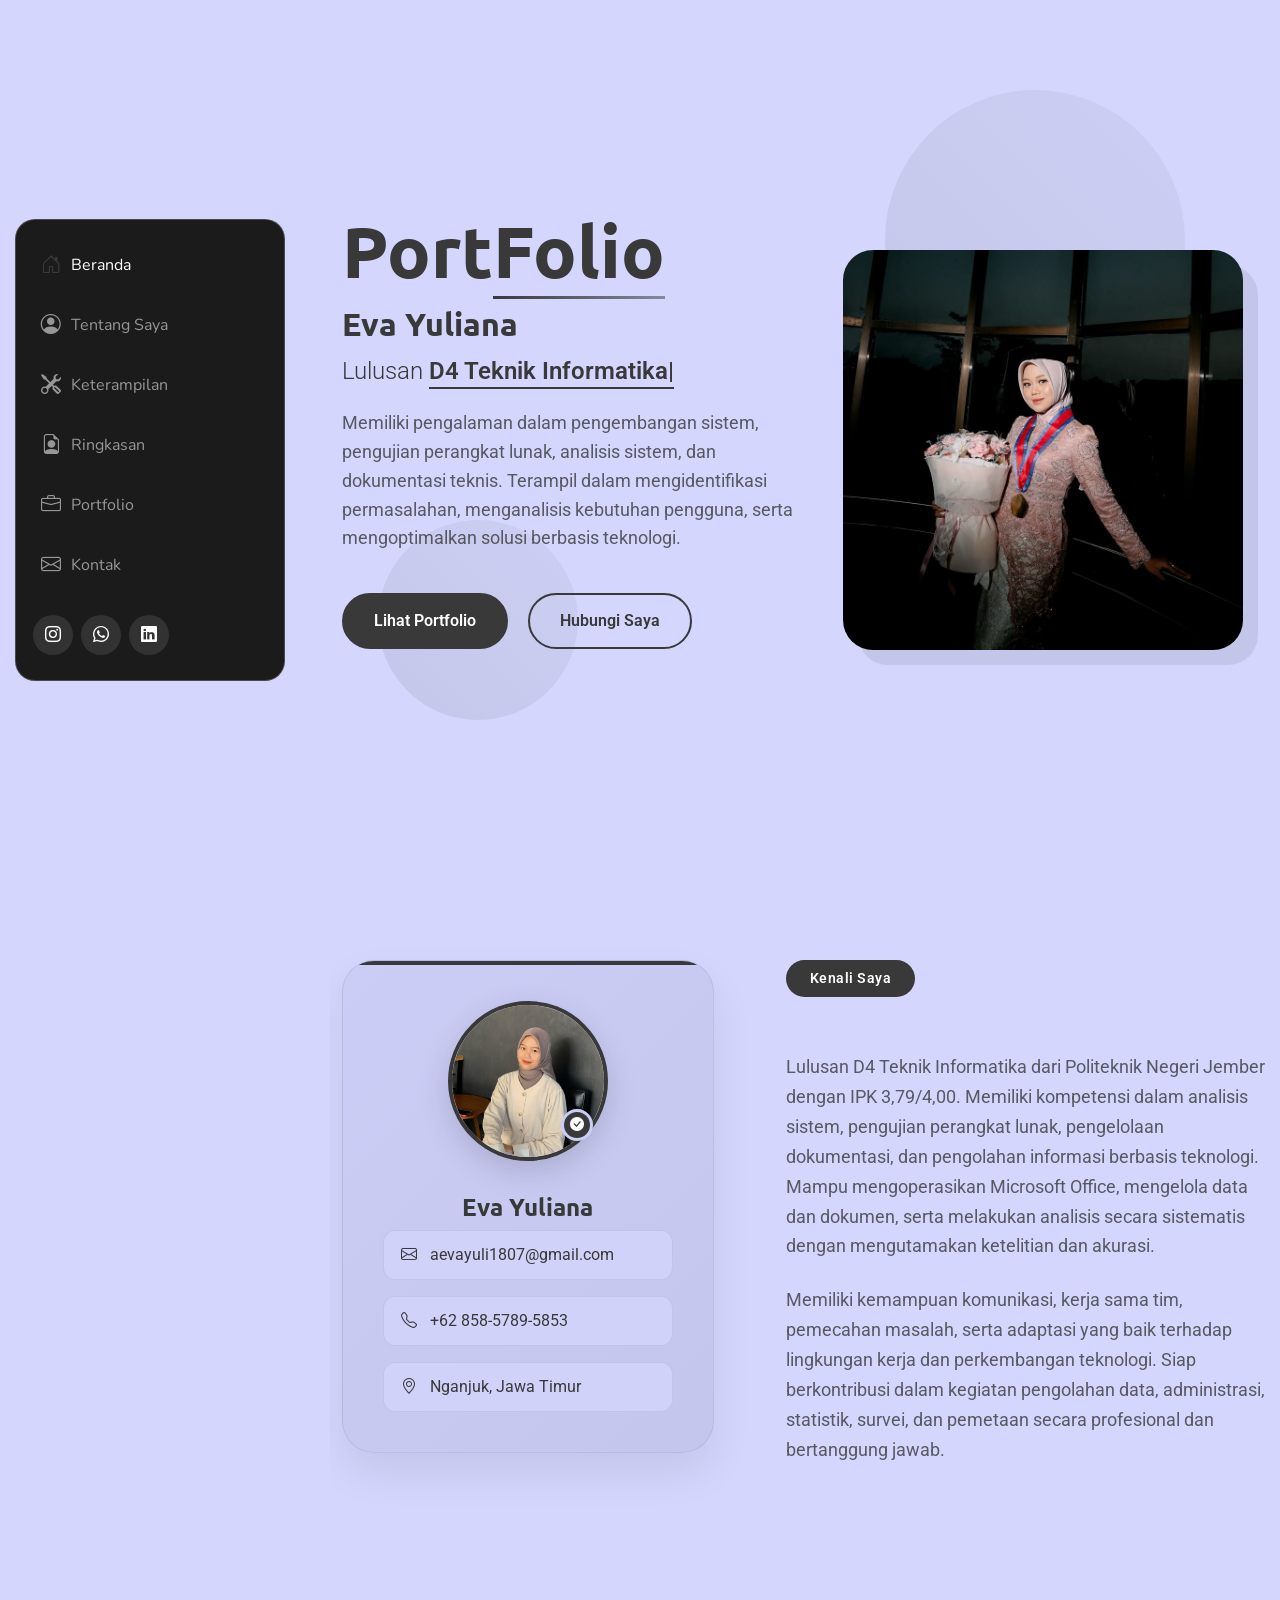
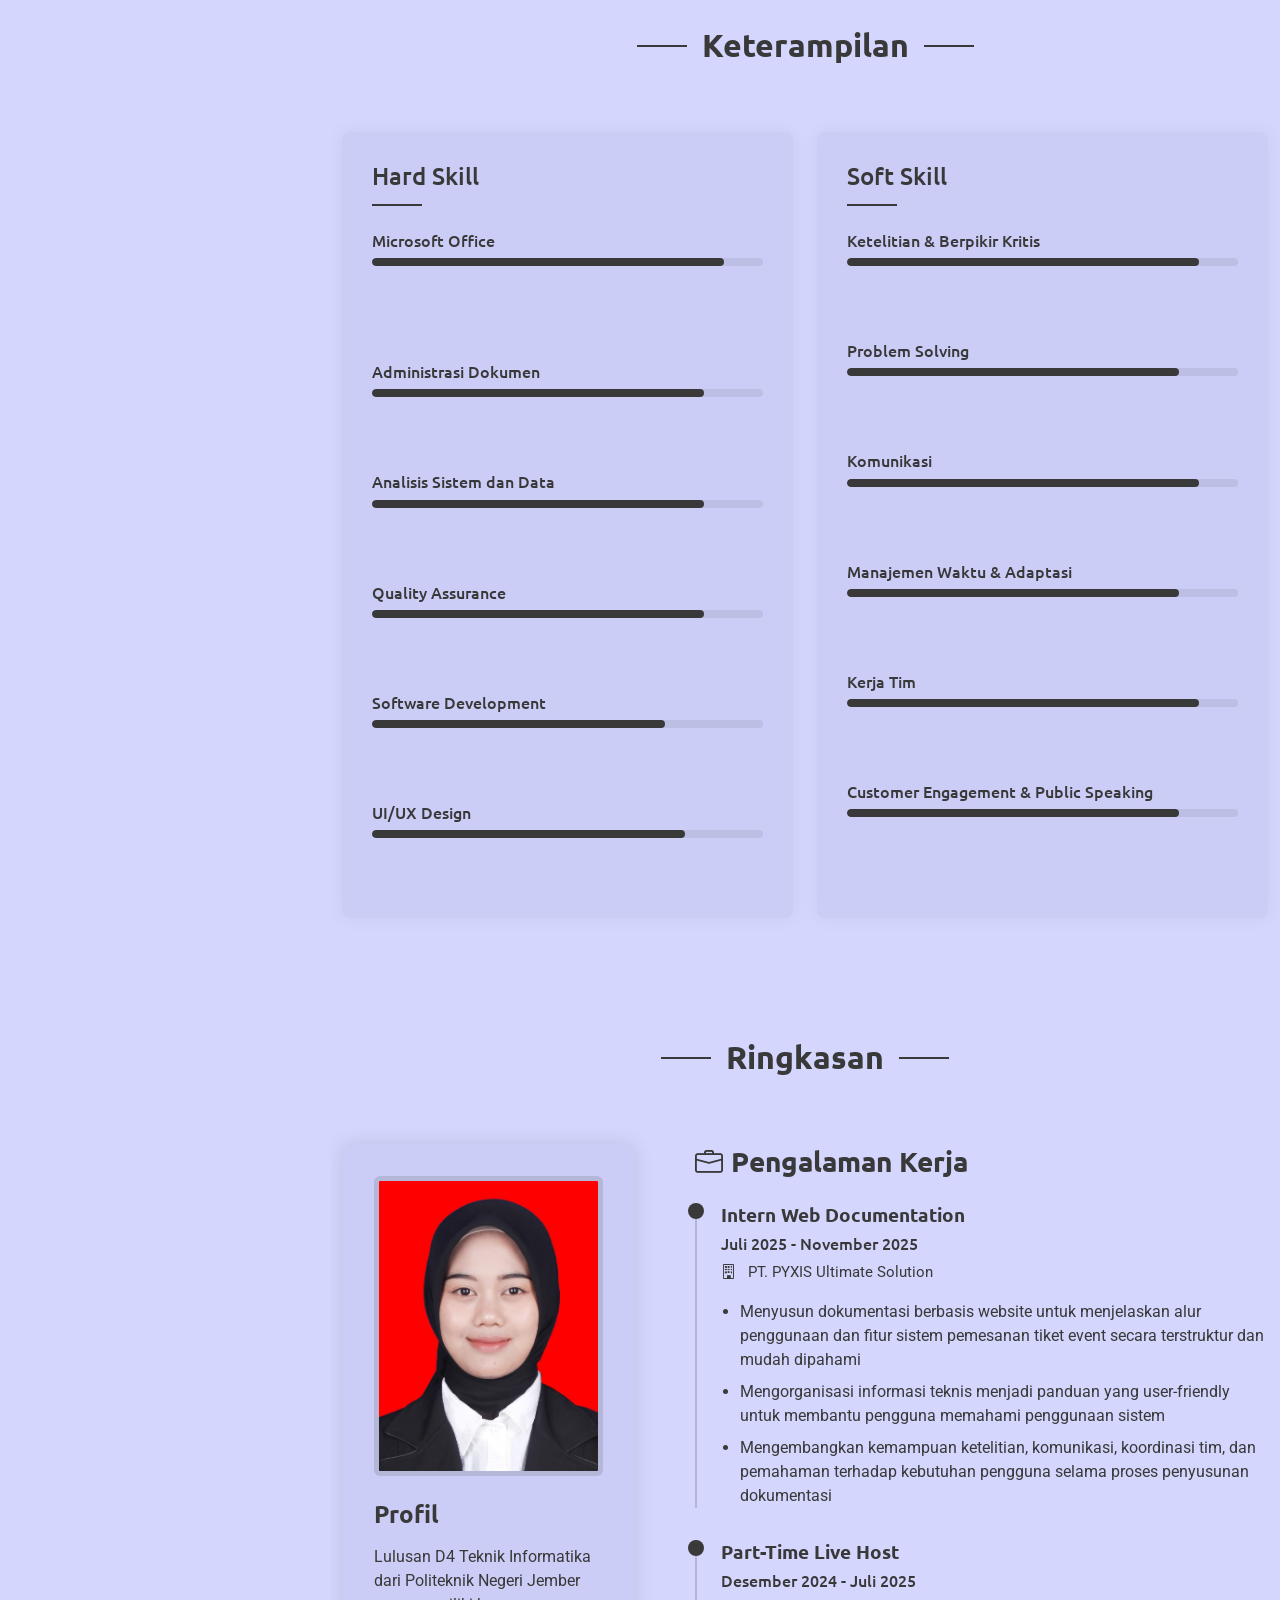
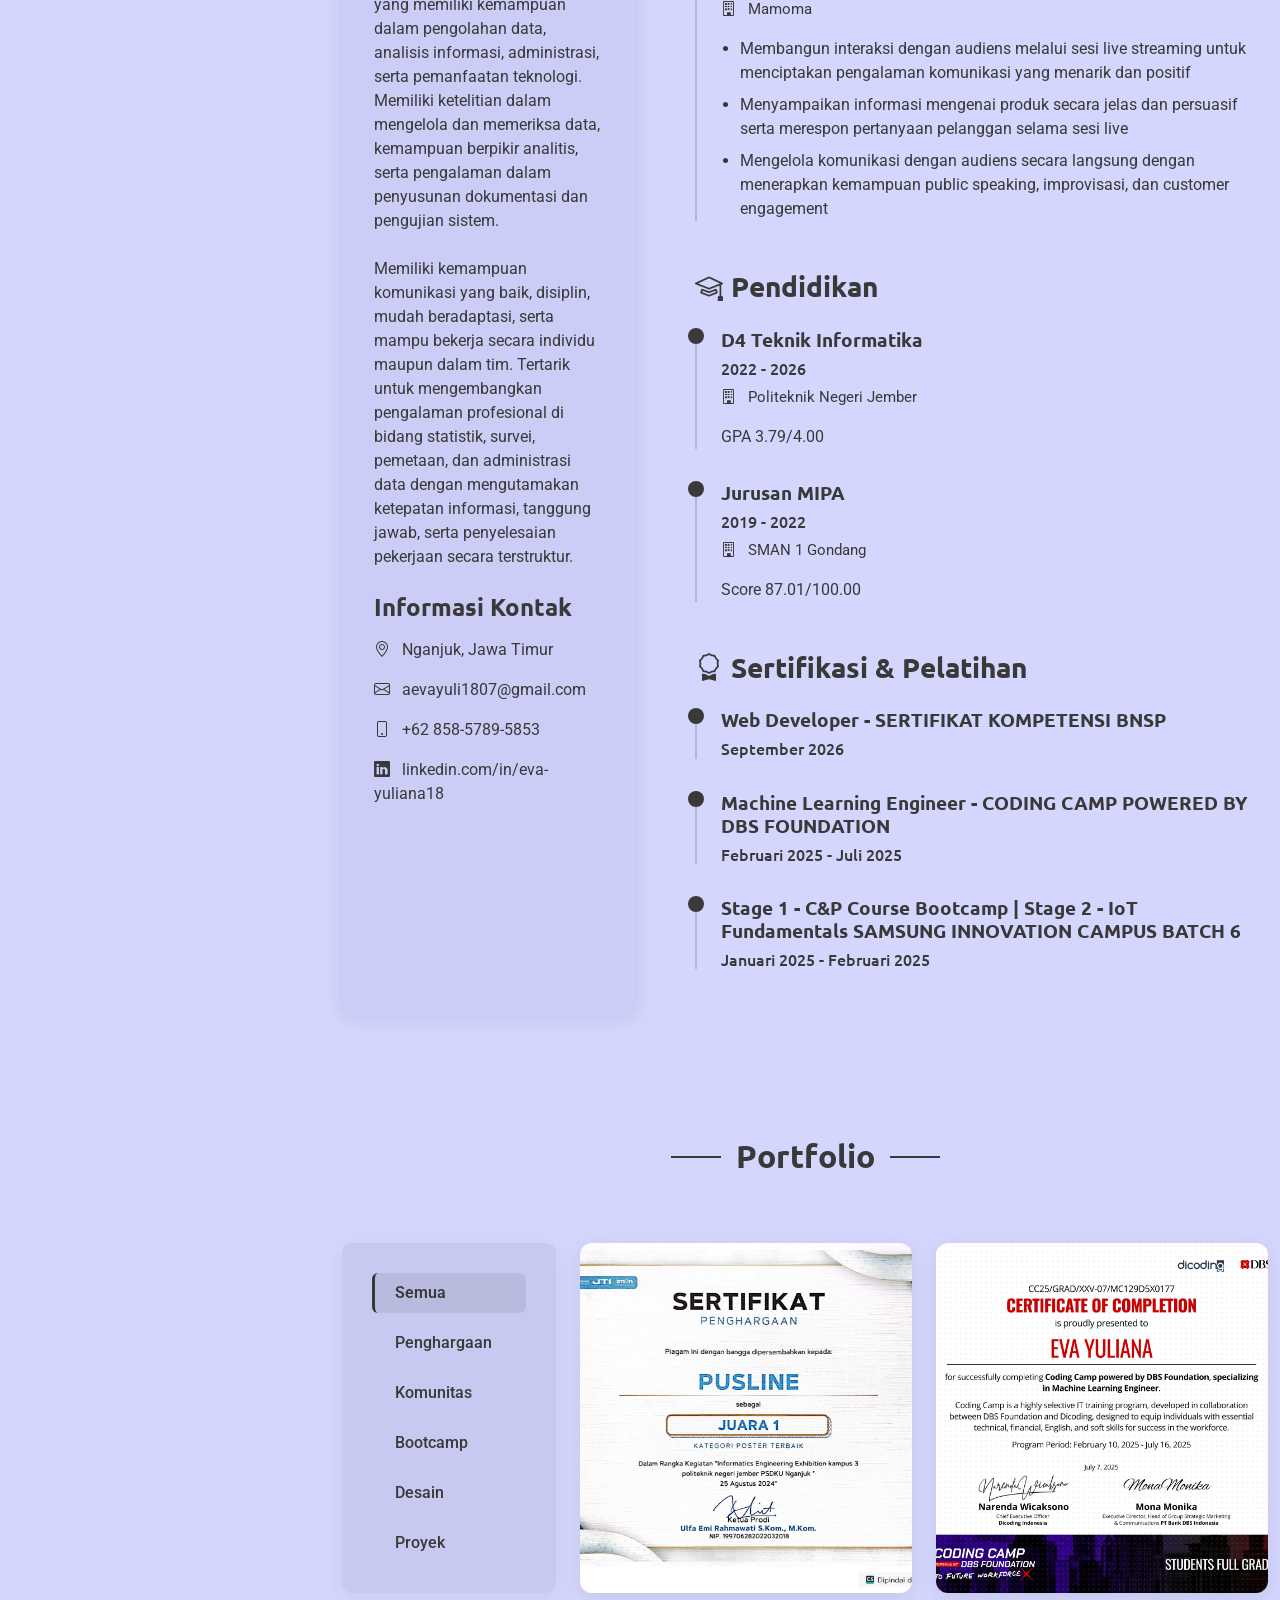
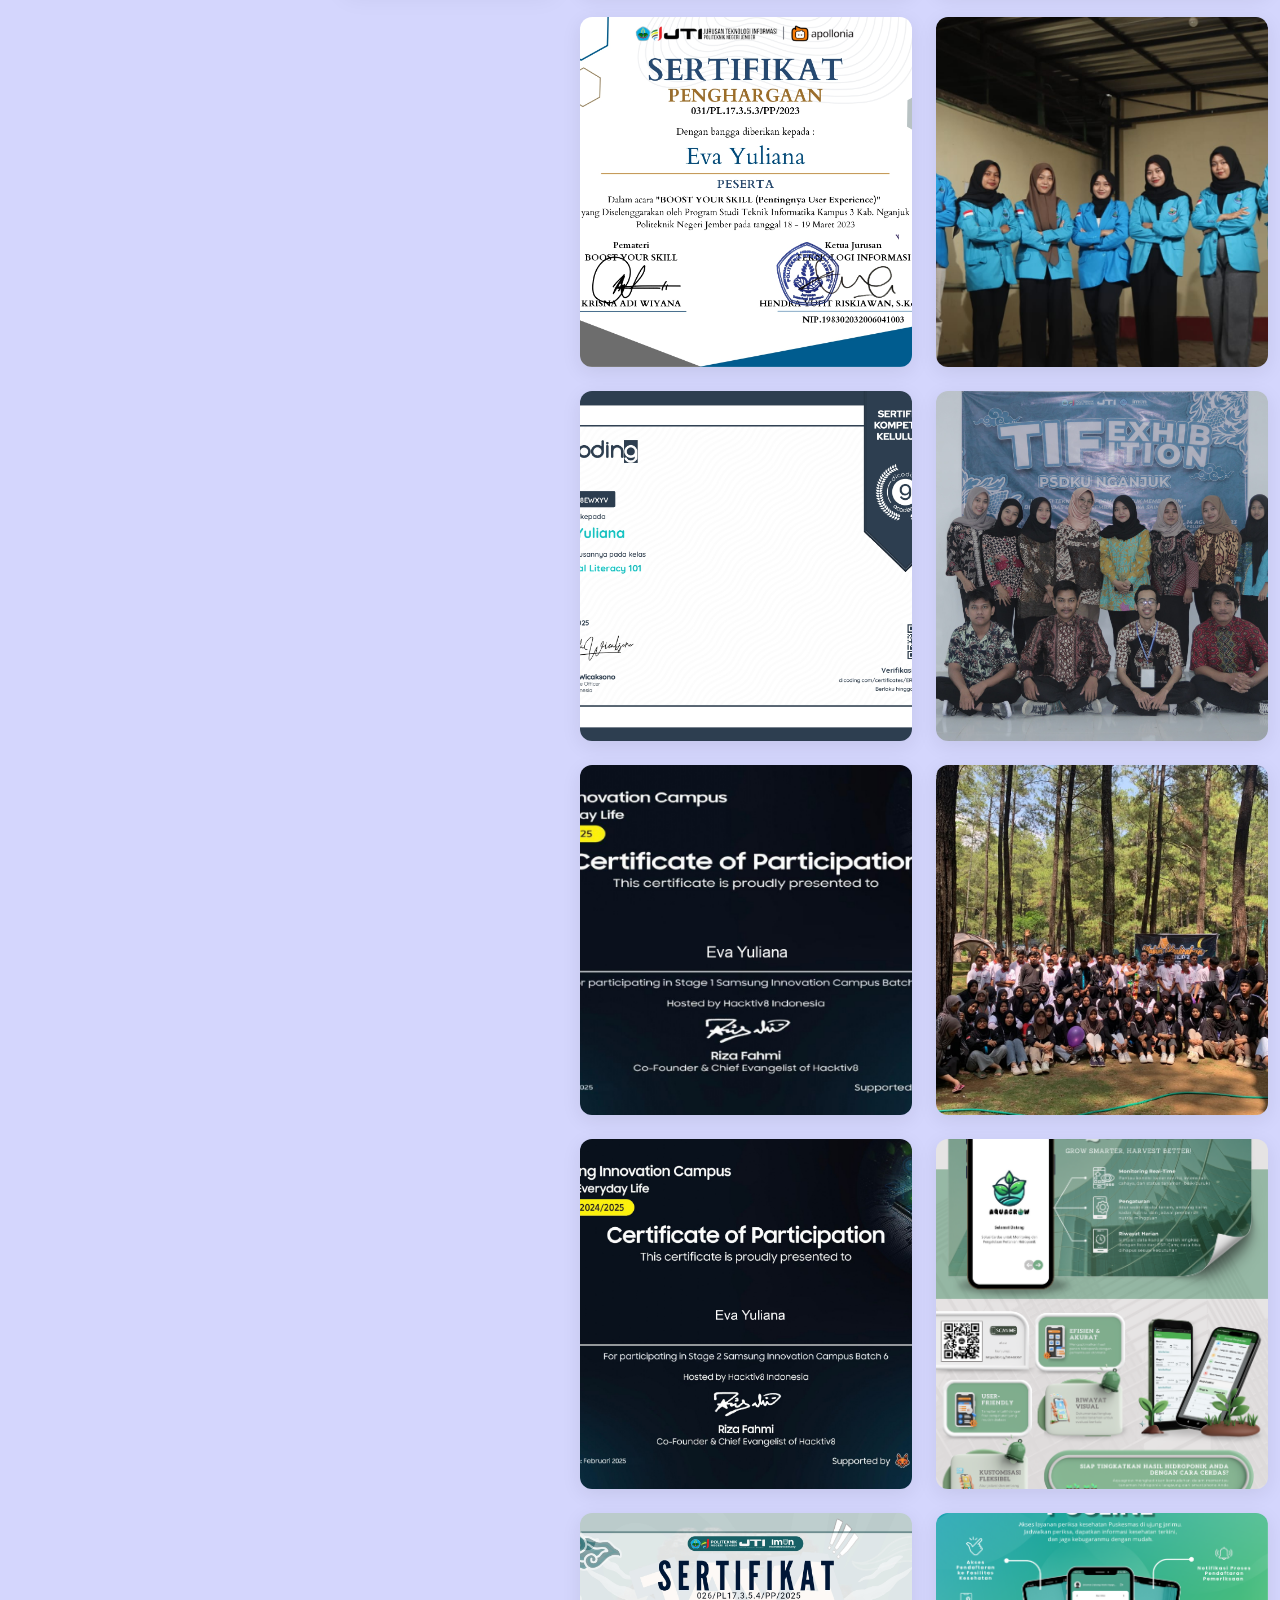
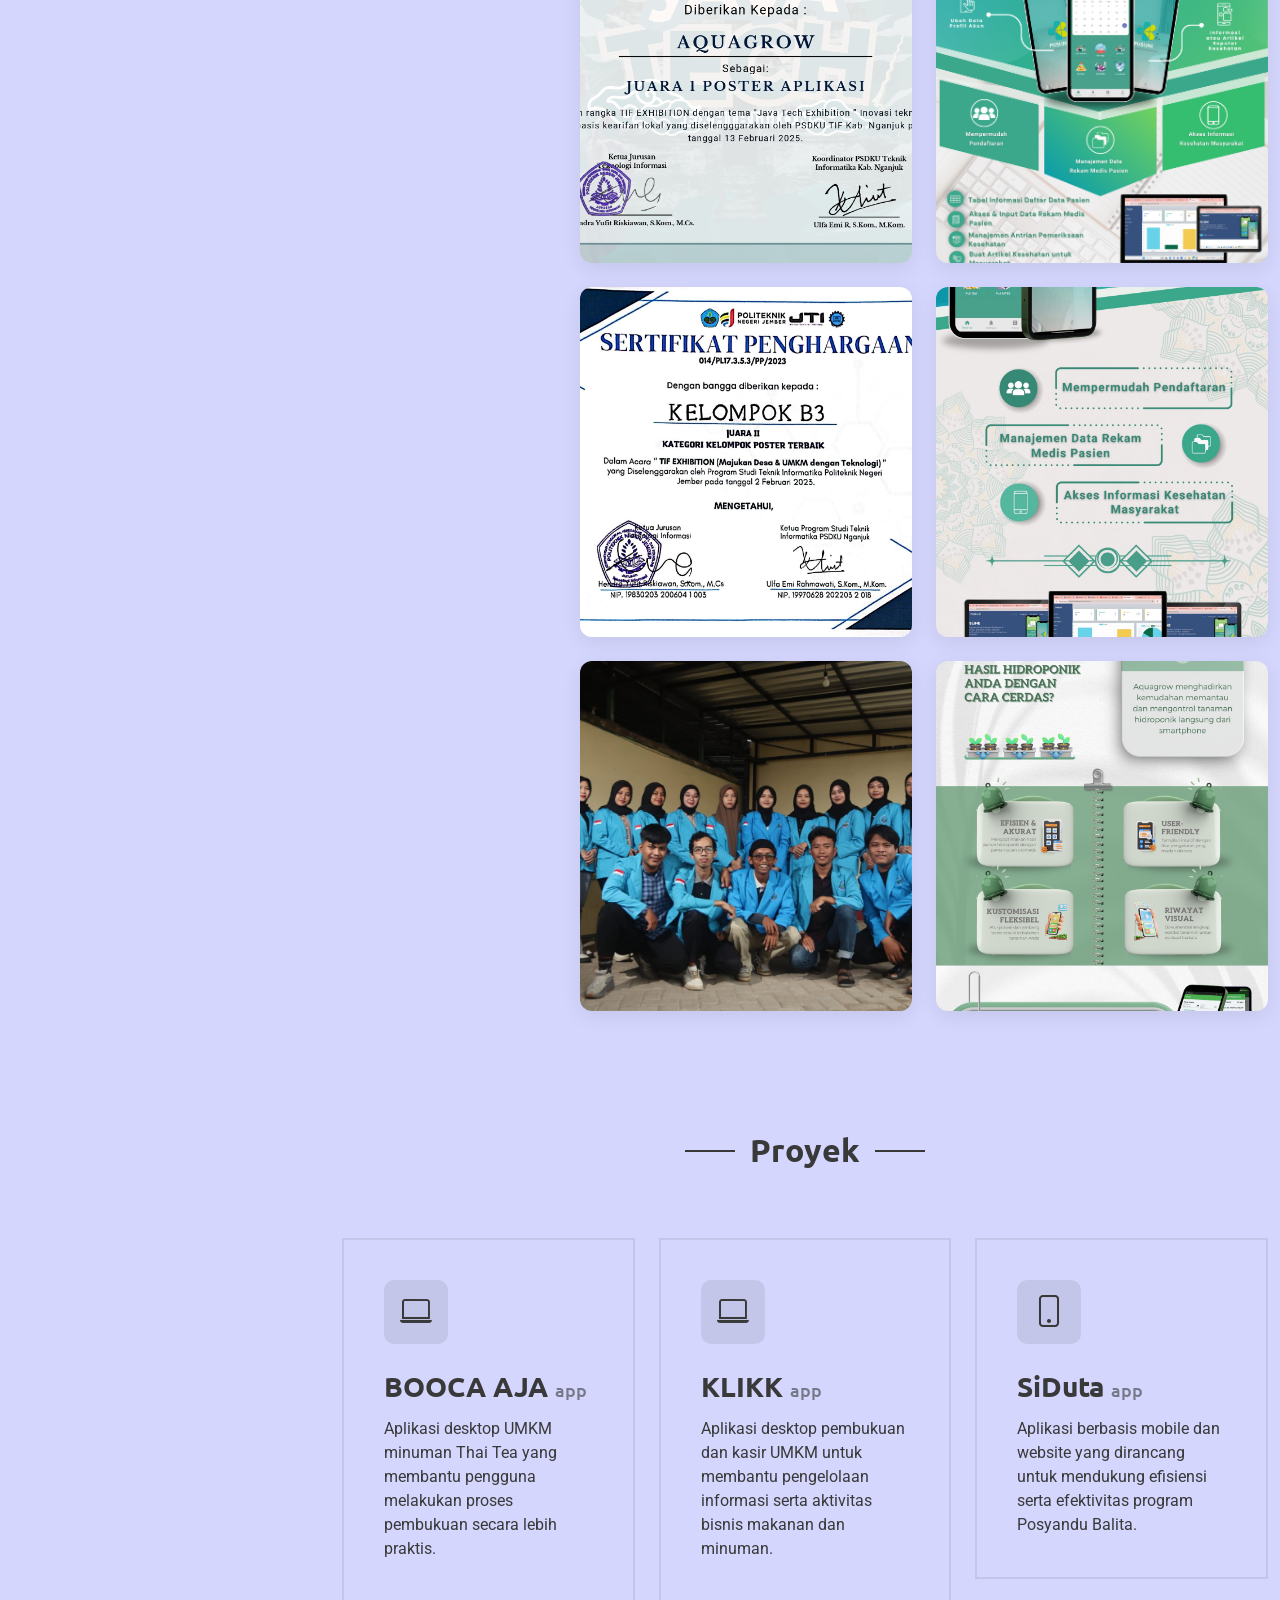
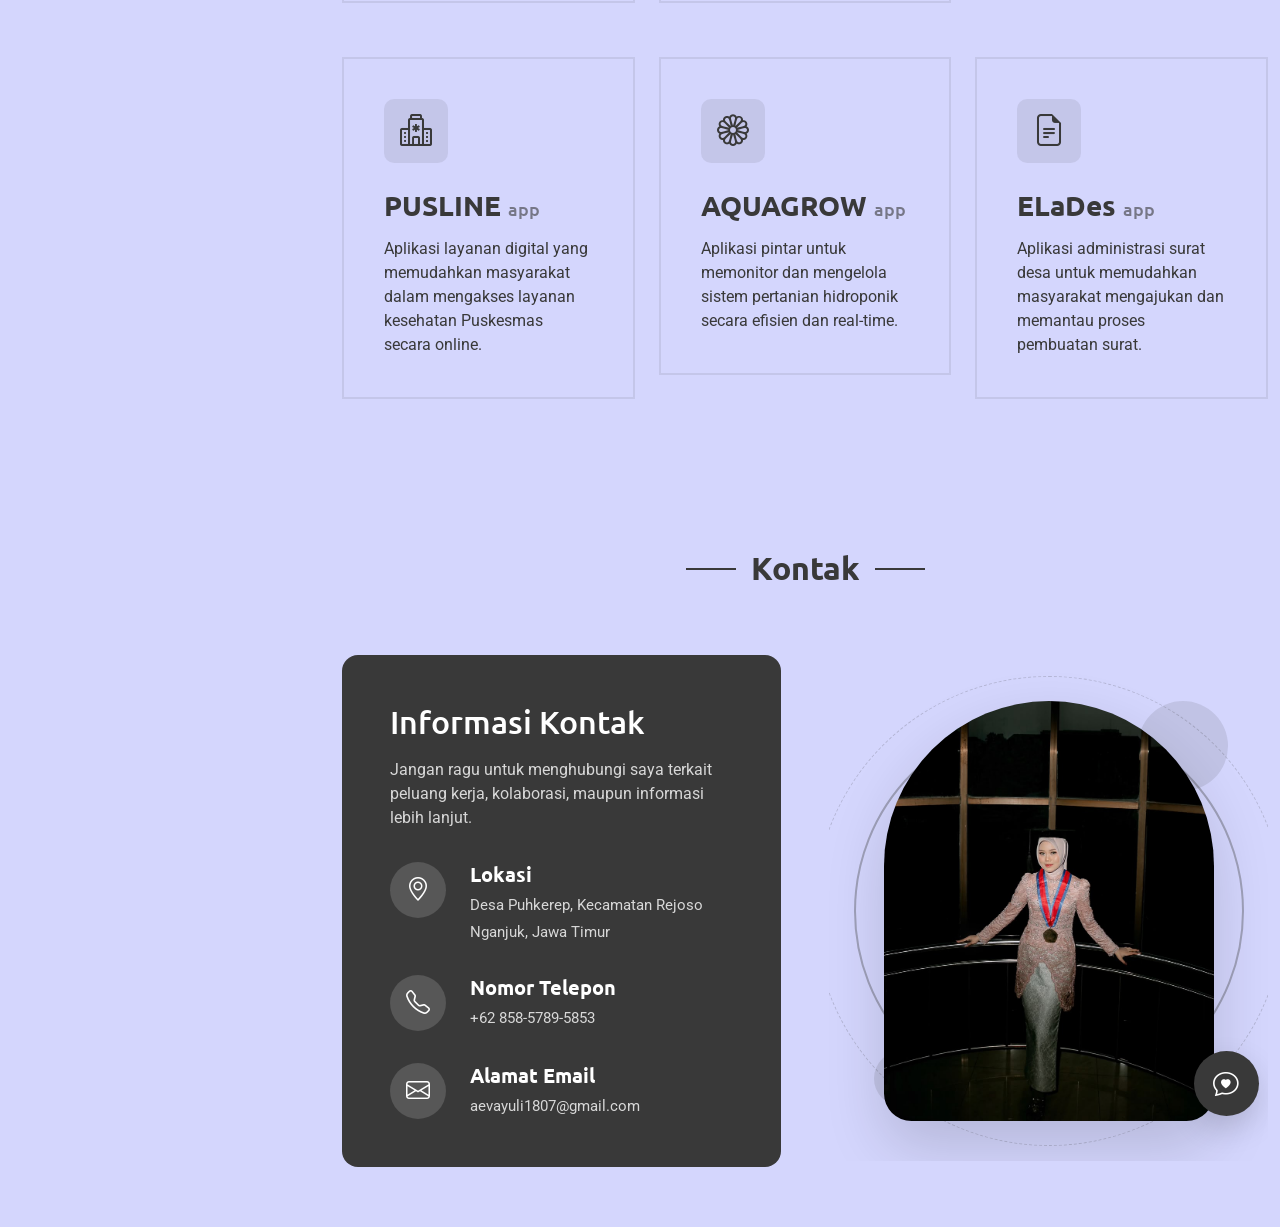
==== index.html @ 72166c0f "first commit" ====
<!doctype html>
<html lang="en">
  <head>
    <meta charset="utf-8" />
    <meta content="width=device-width, initial-scale=1.0" name="viewport" />
    <title>Portfolio</title>
    <meta name="description" content="" />
    <meta name="keywords" content="" />

    <!-- Favicons -->
    <link href="assets/img/favicon.png" rel="icon" />
    <link href="assets/img/apple-touch-icon.png" rel="apple-touch-icon" />

    <!-- Fonts -->
    <link href="https://fonts.googleapis.com" rel="preconnect" />
    <link href="https://fonts.gstatic.com" rel="preconnect" crossorigin />
    <link
      href="https://fonts.googleapis.com/css2?family=Roboto:ital,wght@0,100;0,300;0,400;0,500;0,700;0,900;1,100;1,300;1,400;1,500;1,700;1,900&family=Ubuntu:ital,wght@0,300;0,400;0,500;0,700;1,300;1,400;1,500;1,700&family=Nunito:ital,wght@0,200;0,300;0,400;0,500;0,600;0,700;0,800;0,900;1,200;1,300;1,400;1,500;1,600;1,700;1,800;1,900&display=swap"
      rel="stylesheet"
    />

    <!-- Vendor CSS Files -->
    <link href="assets/vendor/bootstrap/css/bootstrap.min.css" rel="stylesheet" />
    <link href="assets/vendor/bootstrap-icons/bootstrap-icons.css" rel="stylesheet" />
    <link href="assets/vendor/aos/aos.css" rel="stylesheet" />
    <link href="assets/vendor/glightbox/css/glightbox.min.css" rel="stylesheet" />
    <link href="assets/vendor/swiper/swiper-bundle.min.css" rel="stylesheet" />

    <!-- Main CSS File -->
    <link href="assets/css/main.css" rel="stylesheet" />

    <!-- =======================================================
  * Template Name: SnapFolio
  * Template URL: https://bootstrapmade.com/snapfolio-bootstrap-portfolio-template/
  * Updated: Jul 21 2025 with Bootstrap v5.3.7
  * Author: BootstrapMade.com
  * License: https://bootstrapmade.com/license/
  ======================================================== -->
  </head>

  <body class="index-page">
    <header id="header" class="header dark-background d-flex flex-column justify-content-center">
      <i class="header-toggle d-xl-none bi bi-list"></i>

      <div class="header-container d-flex flex-column align-items-start">
        <nav id="navmenu" class="navmenu">
          <ul>
            <li>
              <a href="#hero" class="active"> <i class="bi bi-house-door navicon"></i> Beranda </a>
            </li>

            <li>
              <a href="#about"> <i class="bi bi-person-circle navicon"></i> Tentang Saya </a>
            </li>

            <li>
              <a href="#skills"> <i class="bi bi-tools navicon"></i> Keterampilan </a>
            </li>

            <li>
              <a href="#resume"> <i class="bi bi-file-earmark-person navicon"></i> Ringkasan </a>
            </li>

            <li>
              <a href="#portfolio"> <i class="bi bi-briefcase navicon"></i> Portfolio </a>
            </li>

            <li>
              <a href="#contact"> <i class="bi bi-envelope navicon"></i> Kontak </a>
            </li>
          </ul>
        </nav>

        <div class="social-links text-center">
          <!-- Instagram -->
          <a href="https://www.instagram.com/_allova/" class="instagram" target="_blank" rel="noopener noreferrer">
            <i class="bi bi-instagram"></i>
          </a>

          <!-- WhatsApp -->
          <a href="https://wa.me/6285857895853" class="whatsapp" target="_blank" rel="noopener noreferrer">
            <i class="bi bi-whatsapp"></i>
          </a>

          <!-- LinkedIn -->
          <a href="https://www.linkedin.com/in/eva-yuliana18/" class="linkedin" target="_blank" rel="noopener noreferrer">
            <i class="bi bi-linkedin"></i>
          </a>
        </div>
      </div>
    </header>

    <main class="main">
      <!-- Hero Section -->
      <section id="hero" class="hero section">
        <div class="background-elements">
          <div class="bg-circle circle-1"></div>
          <div class="bg-circle circle-2"></div>
        </div>

        <div class="hero-content">
          <div class="container">
            <div class="row align-items-center">
              <div class="col-lg-6" data-aos="fade-right" data-aos-delay="100">
                <div class="hero-text">
                  <h1>Port<span class="accent-text">Folio</span></h1>
                  <h2>Eva Yuliana</h2>
                  <p class="lead">Lulusan <span class="typed" data-typed-items="D4 Teknik Informatika, Politeknik Negeri Jember"></span></p>
                  <p class="description">
                    Memiliki pengalaman dalam pengembangan sistem, pengujian perangkat lunak, analisis sistem, dan dokumentasi teknis. Terampil dalam mengidentifikasi permasalahan, menganalisis kebutuhan pengguna, serta mengoptimalkan
                    solusi berbasis teknologi.
                  </p>

                  <div class="hero-actions">
                    <a href="#portfolio" class="btn btn-primary">Lihat Portfolio</a>
                    <a href="#contact" class="btn btn-outline">Hubungi Saya</a>
                  </div>
                </div>
              </div>

              <div class="col-lg-6" data-aos="fade-left" data-aos-delay="200">
                <div class="hero-visual">
                  <div class="profile-container">
                    <div class="profile-background"></div>
                    <img src="assets/img/profile/wisuda.jpeg" alt="Alexander Chen" class="profile-image" />
                  </div>
                </div>
              </div>
            </div>
          </div>
        </div>
      </section>
      <!-- /Hero Section -->

      <!-- About Section -->
      <section id="about" class="about section">
        <div class="container" data-aos="fade-up" data-aos-delay="100">
          <div class="row">
            <div class="col-lg-5" data-aos="zoom-in" data-aos-delay="200">
              <div class="profile-card">
                <div class="profile-header">
                  <div class="profile-image">
                    <img src="assets/img/profile/FOTO PROFIL.jpg" alt="Profile Image" class="img-fluid" />
                  </div>
                  <div class="profile-badge">
                    <i class="bi bi-check-circle-fill"></i>
                  </div>
                </div>

                <div class="profile-content">
                  <h3>Eva Yuliana</h3>

                  <div class="contact-links">
                    <a href="mailto:aevayuli1807@gmail.com" class="contact-item">
                      <i class="bi bi-envelope"></i>
                      aevayuli1807@gmail.com
                    </a>
                    <a href="tel:+62 858-5789-5853" class="contact-item">
                      <i class="bi bi-telephone"></i>
                      +62 858-5789-5853
                    </a>
                    <a href="#" class="contact-item">
                      <i class="bi bi-geo-alt"></i>
                      Nganjuk, Jawa Timur
                    </a>
                  </div>
                </div>
              </div>
            </div>

            <div class="col-lg-7" data-aos="fade-left" data-aos-delay="300">
              <div class="about-content">
                <div class="section-header">
                  <span class="badge-text">Kenali Saya</span>
                </div>

                <div class="description">
                  <p>
                    Lulusan D4 Teknik Informatika dari Politeknik Negeri Jember dengan IPK 3,79/4,00. Memiliki kompetensi dalam analisis sistem, pengujian perangkat lunak, pengelolaan dokumentasi, dan pengolahan informasi berbasis
                    teknologi. Mampu mengoperasikan Microsoft Office, mengelola data dan dokumen, serta melakukan analisis secara sistematis dengan mengutamakan ketelitian dan akurasi.
                  </p>

                  <p>
                    Memiliki kemampuan komunikasi, kerja sama tim, pemecahan masalah, serta adaptasi yang baik terhadap lingkungan kerja dan perkembangan teknologi. Siap berkontribusi dalam kegiatan pengolahan data, administrasi, statistik,
                    survei, dan pemetaan secara profesional dan bertanggung jawab.
                  </p>
                </div>
              </div>
            </div>
          </div>
        </div>
      </section>
      <!-- /About Section -->

      <!-- Skills Section -->
      <section id="skills" class="skills section">
        <!-- Section Title -->
        <div class="container section-title" data-aos="fade-up">
          <h2>Keterampilan</h2>
        </div>
        <!-- End Section Title -->

        <div class="container" data-aos="fade-up" data-aos-delay="100">
          <div class="row">
            <!-- =========================
     HARD SKILL
========================== -->
            <div class="col-lg-6">
              <div class="skills-category" data-aos="fade-up" data-aos-delay="200">
                <h3>Hard Skill</h3>

                <div class="skills-animation">
                  <!-- Microsoft Office -->
                  <div class="skill-item">
                    <div class="d-flex justify-content-between align-items-center">
                      <h4>Microsoft Office</h4>
                    </div>
                    <div class="progress">
                      <div class="progress-bar" role="progressbar" aria-valuenow="90" aria-valuemin="0" aria-valuemax="100"></div>
                    </div>
                    <div class="skill-tooltip">Penggunaan Microsoft Excel, Word, dan PowerPoint untuk pengolahan data, penyusunan dokumen, dan penyajian informasi.</div>
                  </div>

                  <!-- Administrasi Dokumen -->
                  <div class="skill-item">
                    <div class="d-flex justify-content-between align-items-center">
                      <h4>Administrasi Dokumen</h4>
                    </div>
                    <div class="progress">
                      <div class="progress-bar" role="progressbar" aria-valuenow="85" aria-valuemin="0" aria-valuemax="100"></div>
                    </div>
                    <div class="skill-tooltip">Pengelolaan, penyusunan, dan dokumentasi berbagai kebutuhan administrasi secara terstruktur.</div>
                  </div>

                  <!-- Analisis Sistem dan Data -->
                  <div class="skill-item">
                    <div class="d-flex justify-content-between align-items-center">
                      <h4>Analisis Sistem dan Data</h4>
                    </div>
                    <div class="progress">
                      <div class="progress-bar" role="progressbar" aria-valuenow="85" aria-valuemin="0" aria-valuemax="100"></div>
                    </div>
                    <div class="skill-tooltip">Kemampuan menganalisis kebutuhan, mengidentifikasi permasalahan, serta memahami struktur dan alur informasi.</div>
                  </div>

                  <!-- Quality Assurance -->
                  <div class="skill-item">
                    <div class="d-flex justify-content-between align-items-center">
                      <h4>Quality Assurance</h4>
                    </div>
                    <div class="progress">
                      <div class="progress-bar" role="progressbar" aria-valuenow="85" aria-valuemin="0" aria-valuemax="100"></div>
                    </div>
                    <div class="skill-tooltip">Pengujian perangkat lunak untuk mengidentifikasi kesalahan dan memastikan sistem berjalan sesuai kebutuhan.</div>
                  </div>

                  <!-- Software Development -->
                  <div class="skill-item">
                    <div class="d-flex justify-content-between align-items-center">
                      <h4>Software Development</h4>
                    </div>
                    <div class="progress">
                      <div class="progress-bar" role="progressbar" aria-valuenow="75" aria-valuemin="0" aria-valuemax="100"></div>
                    </div>
                    <div class="skill-tooltip">Pemahaman proses pengembangan perangkat lunak mulai dari analisis kebutuhan hingga implementasi.</div>
                  </div>

                  <!-- UI/UX Design -->
                  <div class="skill-item">
                    <div class="d-flex justify-content-between align-items-center">
                      <h4>UI/UX Design</h4>
                    </div>
                    <div class="progress">
                      <div class="progress-bar" role="progressbar" aria-valuenow="80" aria-valuemin="0" aria-valuemax="100"></div>
                    </div>
                    <div class="skill-tooltip">Perancangan antarmuka dan pengalaman pengguna yang intuitif dan mudah digunakan.</div>
                  </div>
                </div>
              </div>
            </div>

            <!-- =========================
     SOFT SKILL
========================== -->
            <div class="col-lg-6">
              <div class="skills-category" data-aos="fade-up" data-aos-delay="300">
                <h3>Soft Skill</h3>

                <div class="skills-animation">
                  <!-- Ketelitian & Berpikir Kritis -->
                  <div class="skill-item">
                    <div class="d-flex justify-content-between align-items-center">
                      <h4>Ketelitian & Berpikir Kritis</h4>
                    </div>
                    <div class="progress">
                      <div class="progress-bar" role="progressbar" aria-valuenow="90" aria-valuemin="0" aria-valuemax="100"></div>
                    </div>
                    <div class="skill-tooltip">Kemampuan memperhatikan detail, memeriksa keakuratan informasi, dan mengevaluasi permasalahan secara logis.</div>
                  </div>

                  <!-- Problem Solving -->
                  <div class="skill-item">
                    <div class="d-flex justify-content-between align-items-center">
                      <h4>Problem Solving</h4>
                    </div>
                    <div class="progress">
                      <div class="progress-bar" role="progressbar" aria-valuenow="85" aria-valuemin="0" aria-valuemax="100"></div>
                    </div>
                    <div class="skill-tooltip">Kemampuan mengidentifikasi permasalahan dan menentukan solusi yang tepat berdasarkan kondisi yang dihadapi.</div>
                  </div>

                  <!-- Komunikasi -->
                  <div class="skill-item">
                    <div class="d-flex justify-content-between align-items-center">
                      <h4>Komunikasi</h4>
                    </div>
                    <div class="progress">
                      <div class="progress-bar" role="progressbar" aria-valuenow="90" aria-valuemin="0" aria-valuemax="100"></div>
                    </div>
                    <div class="skill-tooltip">Kemampuan menyampaikan informasi secara jelas, efektif, dan profesional kepada individu maupun tim.</div>
                  </div>

                  <!-- Manajemen Waktu & Adaptasi -->
                  <div class="skill-item">
                    <div class="d-flex justify-content-between align-items-center">
                      <h4>Manajemen Waktu & Adaptasi</h4>
                    </div>
                    <div class="progress">
                      <div class="progress-bar" role="progressbar" aria-valuenow="85" aria-valuemin="0" aria-valuemax="100"></div>
                    </div>
                    <div class="skill-tooltip">Kemampuan mengatur waktu, menentukan prioritas, dan menyesuaikan diri dengan lingkungan serta situasi kerja baru.</div>
                  </div>

                  <!-- Kerja Tim -->
                  <div class="skill-item">
                    <div class="d-flex justify-content-between align-items-center">
                      <h4>Kerja Tim</h4>
                    </div>
                    <div class="progress">
                      <div class="progress-bar" role="progressbar" aria-valuenow="90" aria-valuemin="0" aria-valuemax="100"></div>
                    </div>
                    <div class="skill-tooltip">Kemampuan berkolaborasi, berbagi tanggung jawab, dan berkoordinasi untuk mencapai tujuan bersama.</div>
                  </div>

                  <!-- Customer Engagement & Public Speaking -->
                  <div class="skill-item">
                    <div class="d-flex justify-content-between align-items-center">
                      <h4>Customer Engagement & Public Speaking</h4>
                    </div>
                    <div class="progress">
                      <div class="progress-bar" role="progressbar" aria-valuenow="85" aria-valuemin="0" aria-valuemax="100"></div>
                    </div>
                    <div class="skill-tooltip">Kemampuan membangun interaksi, memahami kebutuhan responden atau pengguna, serta menyampaikan informasi dengan percaya diri.</div>
                  </div>
                </div>
              </div>
            </div>
          </div>
        </div>
      </section>
      <!-- /Skills Section -->

      <!-- Resume Section -->
      <section id="resume" class="resume section">
        <!-- Section Title -->
        <div class="container section-title" data-aos="fade-up">
          <h2>Ringkasan</h2>
        </div>
        <!-- End Section Title -->

        <div class="container" data-aos="fade-up" data-aos-delay="100">
          <div class="row gy-4">
            <!-- Left column with summary and contact -->
            <div class="col-lg-4">
              <div class="resume-side" data-aos="fade-right" data-aos-delay="100">
                <div class="profile-img mb-4">
                  <img src="assets/img/profile/profile.JPG" alt="Profile" class="img-fluid rounded" />
                </div>

                <h3>Profil</h3>
                <p>
                  Lulusan D4 Teknik Informatika dari Politeknik Negeri Jember yang memiliki kemampuan dalam pengolahan data, analisis informasi, administrasi, serta pemanfaatan teknologi. Memiliki ketelitian dalam mengelola dan memeriksa
                  data, kemampuan berpikir analitis, serta pengalaman dalam penyusunan dokumentasi dan pengujian sistem.
                  <br /><br />
                  Memiliki kemampuan komunikasi yang baik, disiplin, mudah beradaptasi, serta mampu bekerja secara individu maupun dalam tim. Tertarik untuk mengembangkan pengalaman profesional di bidang statistik, survei, pemetaan, dan
                  administrasi data dengan mengutamakan ketepatan informasi, tanggung jawab, serta penyelesaian pekerjaan secara terstruktur.
                </p>

                <h3 class="mt-4">Informasi Kontak</h3>
                <ul class="contact-info list-unstyled">
                  <li><i class="bi bi-geo-alt"></i> Nganjuk, Jawa Timur</li>
                  <li><i class="bi bi-envelope"></i> aevayuli1807@gmail.com</li>
                  <li><i class="bi bi-phone"></i> +62 858-5789-5853</li>
                  <li><i class="bi bi-linkedin"></i> linkedin.com/in/eva-yuliana18</li>
                </ul>
              </div>
            </div>

            <!-- Right column with experience and education -->
            <div class="col-lg-8 ps-4 ps-lg-5">
              <!-- Experience Section -->
              <div class="resume-section" data-aos="fade-up">
                <h3><i class="bi bi-briefcase me-2"></i>Pengalaman Kerja</h3>

                <div class="resume-item">
                  <h4>Intern Web Documentation</h4>
                  <h5>Juli 2025 - November 2025</h5>
                  <p class="company"><i class="bi bi-building"></i> PT. PYXIS Ultimate Solution</p>
                  <ul>
                    <li>Menyusun dokumentasi berbasis website untuk menjelaskan alur penggunaan dan fitur sistem pemesanan tiket event secara terstruktur dan mudah dipahami</li>
                    <li>Mengorganisasi informasi teknis menjadi panduan yang user-friendly untuk membantu pengguna memahami penggunaan sistem</li>
                    <li>Mengembangkan kemampuan ketelitian, komunikasi, koordinasi tim, dan pemahaman terhadap kebutuhan pengguna selama proses penyusunan dokumentasi</li>
                  </ul>
                </div>

                <div class="resume-item">
                  <h4>Part-Time Live Host</h4>
                  <h5>Desember 2024 - Juli 2025</h5>
                  <p class="company"><i class="bi bi-building"></i> Mamoma</p>
                  <ul>
                    <li>Membangun interaksi dengan audiens melalui sesi live streaming untuk menciptakan pengalaman komunikasi yang menarik dan positif</li>
                    <li>Menyampaikan informasi mengenai produk secara jelas dan persuasif serta merespon pertanyaan pelanggan selama sesi live</li>
                    <li>Mengelola komunikasi dengan audiens secara langsung dengan menerapkan kemampuan public speaking, improvisasi, dan customer engagement</li>
                  </ul>
                </div>
              </div>

              <!-- Education Section -->
              <div class="resume-section" data-aos="fade-up" data-aos-delay="100">
                <h3><i class="bi bi-mortarboard me-2"></i>Pendidikan</h3>

                <div class="resume-item">
                  <h4>D4 Teknik Informatika</h4>
                  <h5>2022 - 2026</h5>
                  <p class="company"><i class="bi bi-building"></i> Politeknik Negeri Jember</p>
                  <p>GPA 3.79/4.00</p>
                </div>

                <div class="resume-item">
                  <h4>Jurusan MIPA</h4>
                  <h5>2019 - 2022</h5>
                  <p class="company"><i class="bi bi-building"></i> SMAN 1 Gondang</p>
                  <p>Score 87.01/100.00</p>
                </div>
              </div>

              <!-- Certifications Section -->
              <div class="resume-section" data-aos="fade-up" data-aos-delay="200">
                <h3><i class="bi bi-award me-2"></i>Sertifikasi & Pelatihan</h3>

                <div class="resume-item">
                  <h4>Web Developer - SERTIFIKAT KOMPETENSI BNSP</h4>
                  <h5>September 2026</h5>
                </div>
                <div class="resume-item">
                  <h4>Machine Learning Engineer - CODING CAMP POWERED BY DBS FOUNDATION</h4>
                  <h5>Februari 2025 - Juli 2025</h5>
                </div>

                <div class="resume-item">
                  <h4>Stage 1 - C&P Course Bootcamp | Stage 2 - IoT Fundamentals SAMSUNG INNOVATION CAMPUS BATCH 6</h4>
                  <h5>Januari 2025 - Februari 2025</h5>
                </div>
              </div>
            </div>
          </div>
        </div>
      </section>
      <!-- /Resume Section -->

      <!-- Portfolio Section -->
      <section id="portfolio" class="portfolio section">
        <!-- Section Title -->
        <div class="container section-title" data-aos="fade-up">
          <h2>Portfolio</h2>
        </div>
        <!-- End Section Title -->

        <div class="container" data-aos="fade-up" data-aos-delay="100">
          <div class="isotope-layout" data-default-filter="*" data-layout="masonry" data-sort="original-order">
            <div class="row">
              <div class="col-lg-3 filter-sidebar">
                <div class="filters-wrapper" data-aos="fade-right" data-aos-delay="150">
                  <ul class="portfolio-filters isotope-filters">
                    <li data-filter="*" class="filter-active">Semua</li>
                    <li data-filter=".filter-photography">Penghargaan</li>
                    <li data-filter=".filter-design">Komunitas</li>
                    <li data-filter=".filter-automotive">Bootcamp</li>
                    <li data-filter=".filter-nature">Desain</li>
                    <li>
                      <a href="#services"> <i></i>Proyek</a>
                    </li>
                  </ul>
                </div>
              </div>

              <div class="col-lg-9">
                <div class="row gy-4 portfolio-container isotope-container" data-aos="fade-up" data-aos-delay="200">
                  <div class="col-lg-6 col-md-6 portfolio-item isotope-item filter-photography">
                    <div class="portfolio-wrap">
                      <img src="assets/img/sertif/poster1.jpg" class="img-fluid" alt="Portfolio Image" loading="lazy" />
                      <div class="portfolio-info">
                        <div class="content">
                          <div class="portfolio-links">
                            <a href="assets/img/sertif/poster1.jpg" class="glightbox"><i class="bi bi-plus-lg"></i></a>
                          </div>
                        </div>
                      </div>
                    </div>
                  </div>
                  <!-- End Portfolio Item -->

                  <div class="col-lg-6 col-md-6 portfolio-item isotope-item filter-automotive">
                    <div class="portfolio-wrap">
                      <img src="assets/img/sertif/dicoding1.jpg" class="img-fluid" alt="Portfolio Image" loading="lazy" />
                      <div class="portfolio-info">
                        <div class="content">
                          <div class="portfolio-links">
                            <a href="assets/img/sertif/dicoding1.jpg" class="glightbox"><i class="bi bi-plus-lg"></i></a>
                          </div>
                        </div>
                      </div>
                    </div>
                  </div>
                  <!-- End Portfolio Item -->

                  <div class="col-lg-6 col-md-6 portfolio-item isotope-item filter-automotive">
                    <div class="portfolio-wrap">
                      <img src="assets/img/sertif/botcamp.jpg" class="img-fluid" alt="Portfolio Image" loading="lazy" />
                      <div class="portfolio-info">
                        <div class="content">
                          <div class="portfolio-links">
                            <a href="assets/img/sertif/botcamp.jpg" class="glightbox"><i class="bi bi-plus-lg"></i></a>
                          </div>
                        </div>
                      </div>
                    </div>
                  </div>
                  <!-- End Portfolio Item -->

                  <div class="col-lg-6 col-md-6 portfolio-item isotope-item filter-design">
                    <div class="portfolio-wrap">
                      <img src="assets/img/sertif/image1.png" class="img-fluid" alt="Portfolio Image" loading="lazy" />
                      <div class="portfolio-info">
                        <div class="content">
                          <div class="portfolio-links">
                            <a href="assets/img/sertif/image1.png" class="glightbox"><i class="bi bi-plus-lg"></i></a>
                          </div>
                        </div>
                      </div>
                    </div>
                  </div>
                  <!-- End Portfolio Item -->

                  <div class="col-lg-6 col-md-6 portfolio-item isotope-item filter-automotive">
                    <div class="portfolio-wrap">
                      <img src="assets/img/sertif/Financial Literacy.jpg" class="img-fluid" alt="Portfolio Image" loading="lazy" />
                      <div class="portfolio-info">
                        <div class="content">
                          <div class="portfolio-links">
                            <a href="assets/img/sertif/Financial Literacy.jpg" class="glightbox"><i class="bi bi-plus-lg"></i></a>
                          </div>
                        </div>
                      </div>
                    </div>
                  </div>
                  <!-- End Portfolio Item -->

                  <div class="col-lg-6 col-md-6 portfolio-item isotope-item filter-design">
                    <div class="portfolio-wrap">
                      <img src="assets/img/sertif/image2.png" class="img-fluid" alt="Portfolio Image" loading="lazy" />
                      <div class="portfolio-info">
                        <div class="content">
                          <div class="portfolio-links">
                            <a href="assets/img/sertif/image2.png" class="glightbox"><i class="bi bi-plus-lg"></i></a>
                          </div>
                        </div>
                      </div>
                    </div>
                  </div>
                  <!-- End Portfolio Item -->

                  <div class="col-lg-6 col-md-6 portfolio-item isotope-item filter-automotive">
                    <div class="portfolio-wrap">
                      <img src="assets/img/sertif/sic1.jpg" class="img-fluid" alt="Portfolio Image" loading="lazy" />
                      <div class="portfolio-info">
                        <div class="content">
                          <div class="portfolio-links">
                            <a href="assets/img/sertif/sic1.jpg" class="glightbox"><i class="bi bi-plus-lg"></i></a>
                          </div>
                        </div>
                      </div>
                    </div>
                  </div>
                  <!-- End Portfolio Item -->

                  <div class="col-lg-6 col-md-6 portfolio-item isotope-item filter-design">
                    <div class="portfolio-wrap">
                      <img src="assets/img/sertif/image3.png" class="img-fluid" alt="Portfolio Image" loading="lazy" />
                      <div class="portfolio-info">
                        <div class="content">
                          <div class="portfolio-links">
                            <a href="assets/img/sertif/image3.png" class="glightbox"><i class="bi bi-plus-lg"></i></a>
                          </div>
                        </div>
                      </div>
                    </div>
                  </div>
                  <!-- End Portfolio Item -->

                  <div class="col-lg-6 col-md-6 portfolio-item isotope-item filter-automotive">
                    <div class="portfolio-wrap">
                      <img src="assets/img/sertif/sic2.jpg" class="img-fluid" alt="Portfolio Image" loading="lazy" />
                      <div class="portfolio-info">
                        <div class="content">
                          <div class="portfolio-links">
                            <a href="assets/img/sertif/sic2.jpg" class="glightbox"><i class="bi bi-plus-lg"></i></a>
                          </div>
                        </div>
                      </div>
                    </div>
                  </div>
                  <!-- End Portfolio Item -->

                  <div class="col-lg-6 col-md-6 portfolio-item isotope-item filter-nature">
                    <div class="portfolio-wrap">
                      <img src="assets/img/sertif/POSTER AQUAGROW.png" class="img-fluid" alt="Portfolio Image" loading="lazy" />
                      <div class="portfolio-info">
                        <div class="content">
                          <div class="portfolio-links">
                            <a href="assets/img/sertif/POSTER AQUAGROW.png" class="glightbox"><i class="bi bi-plus-lg"></i></a>
                          </div>
                        </div>
                      </div>
                    </div>
                  </div>
                  <!-- End Portfolio Item -->

                  <div class="col-lg-6 col-md-6 portfolio-item isotope-item filter-photography">
                    <div class="portfolio-wrap">
                      <img src="assets/img/sertif/poster2.jpg" class="img-fluid" alt="Portfolio Image" loading="lazy" />
                      <div class="portfolio-info">
                        <div class="content">
                          <div class="portfolio-links">
                            <a href="assets/img/sertif/poster2.jpg" class="glightbox"><i class="bi bi-plus-lg"></i></a>
                          </div>
                        </div>
                      </div>
                    </div>
                  </div>
                  <!-- End Portfolio Item -->

                  <div class="col-lg-6 col-md-6 portfolio-item isotope-item filter-nature">
                    <div class="portfolio-wrap">
                      <img src="assets/img/sertif/POSTER PUSLINE.png" class="img-fluid" alt="Portfolio Image" loading="lazy" />
                      <div class="portfolio-info">
                        <div class="content">
                          <div class="portfolio-links">
                            <a href="assets/img/sertif/POSTER PUSLINE.png" class="glightbox"><i class="bi bi-plus-lg"></i></a>
                          </div>
                        </div>
                      </div>
                    </div>
                  </div>
                  <!-- End Portfolio Item -->

                  <div class="col-lg-6 col-md-6 portfolio-item isotope-item filter-photography">
                    <div class="portfolio-wrap">
                      <img src="assets/img/sertif/poster3.jpg" class="img-fluid" alt="Portfolio Image" loading="lazy" />
                      <div class="portfolio-info">
                        <div class="content">
                          <div class="portfolio-links">
                            <a href="assets/img/sertif/poster3.jpg" class="glightbox"><i class="bi bi-plus-lg"></i></a>
                          </div>
                        </div>
                      </div>
                    </div>
                  </div>

                  <div class="col-lg-6 col-md-6 portfolio-item isotope-item filter-nature">
                    <div class="portfolio-wrap">
                      <img src="assets/img/sertif/XBANNER PUSLINE.jpg" class="img-fluid" alt="Portfolio Image" loading="lazy" />
                      <div class="portfolio-info">
                        <div class="content">
                          <div class="portfolio-links">
                            <a href="assets/img/sertif/XBANNER PUSLINE.jpg" class="glightbox"><i class="bi bi-plus-lg"></i></a>
                          </div>
                        </div>
                      </div>
                    </div>
                  </div>
                  <!-- End Portfolio Item -->

                  <div class="col-lg-6 col-md-6 portfolio-item isotope-item filter-design">
                    <div class="portfolio-wrap">
                      <img src="assets/img/sertif/image.png" class="img-fluid" alt="Portfolio Image" loading="lazy" />
                      <div class="portfolio-info">
                        <div class="content">
                          <div class="portfolio-links">
                            <a href="assets/img/sertif/image.png" class="glightbox"><i class="bi bi-plus-lg"></i></a>
                          </div>
                        </div>
                      </div>
                    </div>
                  </div>
                  <!-- End Portfolio Item -->

                  <div class="col-lg-6 col-md-6 portfolio-item isotope-item filter-nature">
                    <div class="portfolio-wrap">
                      <img src="assets/img/sertif/X-BANNER AQUAGROW.png" class="img-fluid" alt="Portfolio Image" loading="lazy" />
                      <div class="portfolio-info">
                        <div class="content">
                          <div class="portfolio-links">
                            <a href="assets/img/sertif/X-BANNER AQUAGROW.png" class="glightbox"><i class="bi bi-plus-lg"></i></a>
                          </div>
                        </div>
                      </div>
                    </div>
                  </div>
                  <!-- End Portfolio Item -->
                </div>
                <!-- End Portfolio Container -->
              </div>
            </div>
          </div>
        </div>
      </section>
      <!-- /Portfolio Section -->

      <!-- =========================================================
     SERVICES SECTION
========================================================= -->

      <section id="services" class="services section">
        <!-- Section Title -->
        <div class="container section-title" data-aos="fade-up">
          <h2>Proyek</h2>
        </div>

        <div class="container" data-aos="fade-up" data-aos-delay="100">
          <div class="row justify-content-center g-4">
            <!-- =====================================================
           BOOCA AJA
      ====================================================== -->

            <div class="col-lg-4 col-md-6" data-aos="fade-up" data-aos-delay="100">
              <div class="service-card position-relative z-1">
                <div class="service-icon">
                  <i class="bi bi-laptop"></i>
                </div>

                <!-- TOMBOL PANAH -->
                <button type="button" class="card-action d-flex align-items-center justify-content-center rounded-circle project-detail-btn" data-project="booca" aria-label="Lihat detail proyek BOOCA AJA">
                  <i class="bi bi-arrow-up-right"></i>
                </button>

                <h3>
                  <button type="button" class="project-title-btn project-detail-btn" data-project="booca">BOOCA AJA <span>app</span></button>
                </h3>

                <p>Aplikasi desktop UMKM minuman Thai Tea yang membantu pengguna melakukan proses pembukuan secara lebih praktis.</p>
              </div>
            </div>

            <!-- =====================================================
           KLIKK
      ====================================================== -->

            <div class="col-lg-4 col-md-6" data-aos="fade-up" data-aos-delay="200">
              <div class="service-card position-relative z-1">
                <div class="service-icon">
                  <i class="bi bi-laptop"></i>
                </div>

                <button type="button" class="card-action d-flex align-items-center justify-content-center rounded-circle project-detail-btn" data-project="klikk" aria-label="Lihat detail proyek KLIKK">
                  <i class="bi bi-arrow-up-right"></i>
                </button>

                <h3>
                  <button type="button" class="project-title-btn project-detail-btn" data-project="klikk">KLIKK <span>app</span></button>
                </h3>

                <p>Aplikasi desktop pembukuan dan kasir UMKM untuk membantu pengelolaan informasi serta aktivitas bisnis makanan dan minuman.</p>
              </div>
            </div>

            <!-- =====================================================
           SiDuta
      ====================================================== -->

            <div class="col-lg-4 col-md-6" data-aos="fade-up" data-aos-delay="300">
              <div class="service-card position-relative z-1">
                <div class="service-icon">
                  <i class="bi bi-phone"></i>
                </div>

                <button type="button" class="card-action d-flex align-items-center justify-content-center rounded-circle project-detail-btn" data-project="siduta" aria-label="Lihat detail proyek SiDuta">
                  <i class="bi bi-arrow-up-right"></i>
                </button>

                <h3>
                  <button type="button" class="project-title-btn project-detail-btn" data-project="siduta">SiDuta <span>app</span></button>
                </h3>

                <p>Aplikasi berbasis mobile dan website yang dirancang untuk mendukung efisiensi serta efektivitas program Posyandu Balita.</p>
              </div>
            </div>

            <!-- =====================================================
           PUSLINE
      ====================================================== -->

            <div class="col-lg-4 col-md-6" data-aos="fade-up" data-aos-delay="100">
              <div class="service-card position-relative z-1">
                <div class="service-icon">
                  <i class="bi bi-hospital"></i>
                </div>

                <button type="button" class="card-action d-flex align-items-center justify-content-center rounded-circle project-detail-btn" data-project="pusline" aria-label="Lihat detail proyek PUSLINE">
                  <i class="bi bi-arrow-up-right"></i>
                </button>

                <h3>
                  <button type="button" class="project-title-btn project-detail-btn" data-project="pusline">PUSLINE <span>app</span></button>
                </h3>

                <p>Aplikasi layanan digital yang memudahkan masyarakat dalam mengakses layanan kesehatan Puskesmas secara online.</p>
              </div>
            </div>

            <!-- =====================================================
           AQUAGROW
      ====================================================== -->

            <div class="col-lg-4 col-md-6" data-aos="fade-up" data-aos-delay="200">
              <div class="service-card position-relative z-1">
                <div class="service-icon">
                  <i class="bi bi-flower1"></i>
                </div>

                <button type="button" class="card-action d-flex align-items-center justify-content-center rounded-circle project-detail-btn" data-project="aquagrow" aria-label="Lihat detail proyek AQUAGROW">
                  <i class="bi bi-arrow-up-right"></i>
                </button>

                <h3>
                  <button type="button" class="project-title-btn project-detail-btn" data-project="aquagrow">AQUAGROW <span>app</span></button>
                </h3>

                <p>Aplikasi pintar untuk memonitor dan mengelola sistem pertanian hidroponik secara efisien dan real-time.</p>
              </div>
            </div>

            <!-- =====================================================
           ELaDes
      ====================================================== -->

            <div class="col-lg-4 col-md-6" data-aos="fade-up" data-aos-delay="300">
              <div class="service-card position-relative z-1">
                <div class="service-icon">
                  <i class="bi bi-file-earmark-text"></i>
                </div>

                <button type="button" class="card-action d-flex align-items-center justify-content-center rounded-circle project-detail-btn" data-project="elades" aria-label="Lihat detail proyek ELaDes">
                  <i class="bi bi-arrow-up-right"></i>
                </button>

                <h3>
                  <button type="button" class="project-title-btn project-detail-btn" data-project="elades">ELaDes <span>app</span></button>
                </h3>

                <p>Aplikasi administrasi surat desa untuk memudahkan masyarakat mengajukan dan memantau proses pembuatan surat.</p>
              </div>
            </div>
          </div>
        </div>
      </section>

      <!-- =========================================================
     END SERVICES SECTION
========================================================= -->

      <!-- =========================================================
     PROJECT DETAIL MODAL
========================================================= -->

      <div class="modal fade" id="projectDetailModal" tabindex="-1" aria-labelledby="projectModalTitle" aria-hidden="true">
        <div class="modal-dialog modal-dialog-centered modal-lg">
          <div class="modal-content project-modal-content">
            <!-- HEADER -->

            <div class="modal-header">
              <div>
                <span class="project-modal-label"> PROJECT DETAILS </span>

                <h2 class="modal-title" id="projectModalTitle">Detail Proyek</h2>
              </div>

              <button type="button" class="btn-close" id="projectModalClose" aria-label="Tutup"></button>
            </div>

            <!-- BODY -->

            <div class="modal-body">
              <div class="row g-4 align-items-start">
                <!-- GAMBAR -->

                <div class="col-lg-5">
                  <div class="project-modal-image">
                    <img id="projectModalImage" src="" alt="Gambar proyek" class="img-fluid" />
                  </div>
                </div>

                <!-- INFORMASI -->

                <div class="col-lg-7">
                  <h3 id="projectModalHeading" class="project-modal-heading">Nama Proyek</h3>

                  <p id="projectModalDescription" class="project-modal-description">Deskripsi proyek.</p>

                  <h4 class="project-feature-title">Tugas dan Kontribusi</h4>

                  <ul id="projectModalFeatures" class="project-feature-list"></ul>
                </div>
              </div>
            </div>

            <!-- FOOTER -->

            <div class="modal-footer">
              <button type="button" class="btn project-close-btn" id="projectModalCloseBottom">Tutup</button>
            </div>
          </div>
        </div>
      </div>

      <!-- =========================================================
     END PROJECT DETAIL MODAL
========================================================= -->

      <!-- Contact Section -->
      <section id="contact" class="contact section">
        <!-- Section Title -->
        <div class="container section-title" data-aos="fade-up">
          <h2>Kontak</h2>
        </div>
        <!-- End Section Title -->

        <div class="container">
          <div class="row g-4 g-lg-5 align-items-center">
            <!-- Contact Information -->
            <div class="col-lg-6" data-aos="fade-right" data-aos-delay="100">
              <div class="info-box">
                <h3>Informasi Kontak</h3>

                <p>Jangan ragu untuk menghubungi saya terkait peluang kerja, kolaborasi, maupun informasi lebih lanjut.</p>

                <!-- Lokasi -->
                <div class="info-item">
                  <div class="icon-box">
                    <i class="bi bi-geo-alt"></i>
                  </div>

                  <div class="content">
                    <h4>Lokasi</h4>
                    <p>Desa Puhkerep, Kecamatan Rejoso</p>
                    <p>Nganjuk, Jawa Timur</p>
                  </div>
                </div>

                <!-- Telepon -->
                <div class="info-item">
                  <div class="icon-box">
                    <i class="bi bi-telephone"></i>
                  </div>

                  <div class="content">
                    <h4>Nomor Telepon</h4>
                    <p>+62 858-5789-5853</p>
                  </div>
                </div>

                <!-- Email -->
                <div class="info-item">
                  <div class="icon-box">
                    <i class="bi bi-envelope"></i>
                  </div>

                  <div class="content">
                    <h4>Alamat Email</h4>
                    <p>aevayuli1807@gmail.com</p>
                  </div>
                </div>
              </div>
            </div>
            <!-- End Contact Information -->

            <!-- Photo -->
            <div class="col-lg-6" data-aos="fade-left" data-aos-delay="200">
              <div class="contact-photo-wrapper">
                <!-- Decorative Circle -->
                <div class="contact-circle circle-one"></div>
                <div class="contact-circle circle-two"></div>

                <!-- Floating Shape -->
                <div class="contact-shape shape-one"></div>
                <div class="contact-shape shape-two"></div>

                <!-- Photo -->
                <div class="contact-photo">
                  <img src="assets/img/profile/wisuda2.jpeg" alt="Foto Profil" class="img-fluid" />
                </div>

                <!-- Small Decoration -->
                <div class="contact-decoration">
                  <i class="bi bi-chat-heart"></i>
                </div>
              </div>
            </div>
            <!-- End Photo -->
          </div>
        </div>
      </section>
      <!-- /Contact Section -->
    </main>

    <!-- Scroll Top -->
    <a href="#" id="scroll-top" class="scroll-top d-flex align-items-center justify-content-center"><i class="bi bi-arrow-up-short"></i></a>

    <!-- Preloader -->
    <div id="preloader"></div>

    <!-- Vendor JS Files -->
    <script src="assets/vendor/bootstrap/js/bootstrap.bundle.min.js"></script>
    <script src="assets/vendor/php-email-form/validate.js"></script>
    <script src="assets/vendor/aos/aos.js"></script>
    <script src="assets/vendor/typed.js/typed.umd.js"></script>
    <script src="assets/vendor/purecounter/purecounter_vanilla.js"></script>
    <script src="assets/vendor/waypoints/noframework.waypoints.js"></script>
    <script src="assets/vendor/isotope-layout/isotope.pkgd.min.js"></script>
    <script src="assets/vendor/imagesloaded/imagesloaded.pkgd.min.js"></script>
    <script src="assets/vendor/glightbox/js/glightbox.min.js"></script>
    <script src="assets/vendor/swiper/swiper-bundle.min.js"></script>

    <!-- Main JS File -->
    <script src="assets/js/main.js"></script>

    <!-- =========================================================
     JAVASCRIPT
========================================================= -->

    <script>
      document.addEventListener("DOMContentLoaded", function () {
        /* =====================================================
       DATA SEMUA PROYEK
    ===================================================== */

        const projectData = {
          /* =====================================================
         BOOCA AJA
      ===================================================== */

          booca: {
            title: "BOOCA AJA (Semester 1)",

            image: "assets/img/projects/booca.png",

            description: "BOOCA AJA merupakan aplikasi berbasis desktop untuk UMKM minuman Thai Tea yang dirancang untuk membantu proses pembukuan agar lebih praktis, terstruktur, dan efisien.",

            contribution: [
              "Membuat dokumentasi untuk pengembangan aplikasi.",
              "Menulis dan merancang panduan penggunaan dan fitur aplikasi.",
              "Membuat poster visual untuk memperkenalkan dan mempromosikan aplikasi.",
              "Membantu dalam analisis data penggunaan aplikasi, menghasilkan laporan yang memberikan wawasan tentang perilaku pengguna.",
            ],
          },

          /* =====================================================
         KLIKK
      ===================================================== */

          klikk: {
            title: "KLIKK (Semester 2)",

            image: "assets/img/projects/klikk.png",

            description: "KLIKK merupakan aplikasi pembukuan dan kasir berbasis desktop yang dirancang untuk membantu UMKM makanan dan minuman dalam mengelola transaksi serta informasi bisnis.",

            contribution: [
              "Membuat dokumentasi untuk pengembangan aplikasi.",

              "Menulis dan merancang panduan penggunaan dan fitur aplikasi.",

              "Membuat poster visual untuk memperkenalkan dan mempromosikan aplikasi.",

              "Membantu dalam analisis data penggunaan aplikasi untuk menghasilkan laporan yang memberikan wawasan tentang perilaku pengguna.",
            ],
          },

          /* =====================================================
         SiDuta
      ===================================================== */

          siduta: {
            title: "SiDuta (Semester 3)",

            image: "assets/img/projects/siduta.png",

            description: "SiDuta merupakan aplikasi berbasis mobile dan website yang dirancang untuk mendukung efisiensi serta efektivitas pelaksanaan program Posyandu Balita.",

            contribution: [
              "Melakukan pengujian perangkat lunak untuk menemukan dan melaporkan bug.",

              "Menyusun dokumen spesifikasi untuk memenuhi kebutuhan pengguna aplikasi.",

              "Membuat perancangan sistem yang mencakup arsitektur, alur sistem, dan struktur data.",

              "Membuat poster visual untuk memperkenalkan dan mempromosikan aplikasi.",

              "Merancang desain antarmuka dan pengalaman pengguna yang intuitif dan menarik.",
            ],
          },

          /* =====================================================
         PUSLINE
      ===================================================== */

          pusline: {
            title: "PUSLINE (Semester 4)",

            image: "assets/img/projects/pusline.png",

            description: "PUSLINE merupakan aplikasi layanan digital yang memudahkan masyarakat dalam mengakses informasi dan layanan kesehatan Puskesmas secara online.",

            contribution: [
              "Melakukan pengujian aplikasi untuk mengidentifikasi bug dan memastikan kualitas.",

              "Menyusun dokumen kebutuhan pengembangan perangkat lunak.",

              "Menyusun desain sistem yang meliputi arsitektur, alur kerja sistem, dan struktur data.",

              "Menulis dan merancang panduan penggunaan dan fitur aplikasi.",

              "Membuat poster visual untuk memperkenalkan dan mempromosikan aplikasi.",
            ],
          },

          /* =====================================================
         AQUAGROW
      ===================================================== */

          aquagrow: {
            title: "AQUAGROW (Semester 5)",

            image: "assets/img/projects/aquagrow.png",

            description: "AQUAGROW merupakan sistem IoT tanaman hidroponik yang dirancang untuk membantu memonitor dan mengelola sistem pertanian hidroponik secara efisien dan real-time.",

            contribution: [
              "Melakukan pengujian aplikasi untuk mengidentifikasi bug dan memastikan kualitas.",

              "Menyusun dokumen kebutuhan pengembangan perangkat lunak dan sistem IoT.",

              "Menyusun desain sistem yang meliputi arsitektur, alur kerja sistem, dan struktur data.",

              "Berkontribusi dalam pengumpulan dan pengelolaan dataset yang digunakan untuk sistem IoT.",

              "Membuat poster visual untuk memperkenalkan dan mempromosikan aplikasi.",
            ],
          },

          /* =====================================================
         ELaDes
      ===================================================== */

          elades: {
            title: "ELaDes (Skripsi)",

            image: "assets/img/projects/elades.png",

            description: "ELaDes merupakan aplikasi administrasi surat desa yang dirancang untuk memudahkan masyarakat dalam mengajukan dan memantau proses pembuatan surat secara praktis dan terorganisir.",

            contribution: [
              "Menganalisis kebutuhan sistem administrasi surat berdasarkan proses pelayanan surat di desa.",

              "Merancang struktur dan alur website administrasi surat untuk mendukung proses pengajuan surat secara terorganisir.",

              "Merancang antarmuka pengguna (UI/UX) website dengan mempertimbangkan kemudahan penggunaan dan kebutuhan masyarakat.",

              "Mengembangkan tampilan frontend website administrasi surat sesuai dengan rancangan yang telah dibuat.",

              "Merancang halaman pengajuan surat, riwayat surat, status pengajuan, dan fitur pendukung pelayanan administrasi surat.",

              "Melakukan pengujian dan evaluasi tampilan serta fungsionalitas frontend untuk memastikan website dapat digunakan dengan baik.",
            ],
          },
        };

        /* =====================================================
       AMBIL ELEMENT
    ===================================================== */

        const modal = document.getElementById("projectDetailModal");

        const modalTitle = document.getElementById("projectModalTitle");

        const modalHeading = document.getElementById("projectModalHeading");

        const modalImage = document.getElementById("projectModalImage");

        const modalDescription = document.getElementById("projectModalDescription");

        const modalFeatures = document.getElementById("projectModalFeatures");

        const closeButton = document.getElementById("projectModalClose");

        const closeButtonBottom = document.getElementById("projectModalCloseBottom");

        /* =====================================================
       SEMUA TOMBOL DETAIL
    ===================================================== */

        const projectButtons = document.querySelectorAll(".project-detail-btn");

        /* =====================================================
       KETIKA TOMBOL PANAH / JUDUL DIKLIK
    ===================================================== */

        projectButtons.forEach(function (button) {
          button.addEventListener("click", function () {
            const projectId = this.getAttribute("data-project");

            const project = projectData[projectId];

            if (!project) {
              console.error("Data proyek tidak ditemukan:", projectId);

              return;
            }

            /* =================================================
           ISI JUDUL
        ================================================= */

            modalTitle.textContent = project.title;

            modalHeading.textContent = project.title;

            /* =================================================
           ISI GAMBAR
        ================================================= */

            modalImage.src = project.image;

            modalImage.alt = "Gambar proyek " + project.title;

            /* =================================================
           JIKA GAMBAR TIDAK DITEMUKAN
        ================================================= */

            modalImage.onerror = function () {
              this.src = "assets/img/projects/default.webp";
            };

            /* =================================================
           ISI DESKRIPSI
        ================================================= */

            modalDescription.textContent = project.description;

            /* =================================================
           KOSONGKAN KONTRIBUSI SEBELUMNYA
        ================================================= */

            modalFeatures.innerHTML = "";

            /* =================================================
           JUDUL KONTRIBUSI
        ================================================= */

            const featureTitle = document.querySelector(".project-feature-title");

            if (featureTitle) {
              featureTitle.innerHTML = '<i class="bi bi-person-workspace"></i>' + " Tugas & Kontribusi";
            }

            /* =================================================
           MASUKKAN KONTRIBUSI
        ================================================= */

            if (project.contribution && project.contribution.length > 0) {
              project.contribution.forEach(function (item) {
                const li = document.createElement("li");

                li.textContent = item;

                modalFeatures.appendChild(li);
              });
            } else {
              /* Jika kontribusi belum diisi */

              const li = document.createElement("li");

              li.textContent = "Informasi tugas dan kontribusi belum tersedia.";

              modalFeatures.appendChild(li);
            }

            /* =================================================
           TAMPILKAN MODAL
        ================================================= */

            modal.classList.add("show");

            modal.setAttribute("aria-hidden", "false");

            /* =================================================
           KUNCI SCROLL HALAMAN
        ================================================= */

            document.body.style.overflow = "hidden";
          });
        });

        /* =====================================================
       FUNGSI TUTUP MODAL
    ===================================================== */

        function closeProjectModal() {
          modal.classList.remove("show");

          modal.setAttribute("aria-hidden", "true");

          document.body.style.overflow = "";
        }

        /* =====================================================
       TOMBOL X
    ===================================================== */

        closeButton.addEventListener("click", closeProjectModal);

        /* =====================================================
       TOMBOL TUTUP
    ===================================================== */

        closeButtonBottom.addEventListener("click", closeProjectModal);

        /* =====================================================
       KLIK AREA GELAP
    ===================================================== */

        modal.addEventListener("click", function (event) {
          if (event.target === modal) {
            closeProjectModal();
          }
        });

        /* =====================================================
       TOMBOL ESC
    ===================================================== */

        document.addEventListener("keydown", function (event) {
          if (event.key === "Escape" && modal.classList.contains("show")) {
            closeProjectModal();
          }
        });
      });
    </script>
  </body>
</html>
---- assets/css/main.css ----
/**
* Template Name: SnapFolio
* Template URL: https://bootstrapmade.com/snapfolio-bootstrap-portfolio-template/
* Updated: Jul 21 2025 with Bootstrap v5.3.7
* Author: BootstrapMade.com
* License: https://bootstrapmade.com/license/
*/

/*--------------------------------------------------------------
# Font & Color Variables
# Help: https://bootstrapmade.com/color-system/
--------------------------------------------------------------*/
/* Fonts */
:root {
  --default-font: "Roboto", system-ui, -apple-system, "Segoe UI", Roboto, "Helvetica Neue", Arial, "Noto Sans", "Liberation Sans", sans-serif, "Apple Color Emoji", "Segoe UI Emoji", "Segoe UI Symbol", "Noto Color Emoji";
  --heading-font: "Ubuntu", sans-serif;
  --nav-font: "Nunito", sans-serif;
}

/* Global Colors - The following color variables are used throughout the website. Updating them here will change the color scheme of the entire website */
:root {
  --background-color: #d4d6fd; /* Background color for the entire website, including individual sections */
  --default-color: #393939; /* Default color used for the majority of the text content across the entire website */
  --heading-color: #393939; /* Color for headings, subheadings and title throughout the website */
  --accent-color: #393939; /* Accent color that represents your brand on the website. It's used for buttons, links, and other elements that need to stand out */
  --surface-color: #cbcdf6; /* The surface color is used as a background of boxed elements within sections, such as cards, icon boxes, or other elements that require a visual separation from the global background. */
  --contrast-color: #ffffff; /* Contrast color for text, ensuring readability against backgrounds of accent, heading, or default colors. */
}

/* Nav Menu Colors - The following color variables are used specifically for the navigation menu. They are separate from the global colors to allow for more customization options */
:root {
  --nav-color: rgba(236, 236, 236, 0.59); /* The default color of the main navmenu links */
  --nav-hover-color: #ffffff; /* Applied to main navmenu links when they are hovered over or active */
  --nav-mobile-background-color: #393939; /* Used as the background color for mobile navigation menu */
  --nav-dropdown-background-color: #393939; /* Used as the background color for dropdown items that appear when hovering over primary navigation items */
  --nav-dropdown-color: #ffffff; /* Used for navigation links of the dropdown items in the navigation menu. */
  --nav-dropdown-hover-color: #ececec; /* Similar to --nav-hover-color, this color is applied to dropdown navigation links when they are hovered over. */
}

/* Color Presets - These classes override global colors when applied to any section or element, providing reuse of the sam color scheme. */

.light-background {
  --background-color: #2c2c2c;
  --surface-color: #323232;
}

.dark-background {
  --background-color: #040b14;
  --default-color: #ffffff;
  --heading-color: #ffffff;
  --surface-color: #151f2b;
  --contrast-color: #ffffff;
}

/* Smooth scroll */
:root {
  scroll-behavior: smooth;
}

/*--------------------------------------------------------------
# General Styling & Shared Classes
--------------------------------------------------------------*/
body {
  color: var(--default-color);
  background-color: var(--background-color);
  font-family: var(--default-font);
}

a {
  color: var(--accent-color);
  text-decoration: none;
  transition: 0.3s;
}

a:hover {
  color: color-mix(in srgb, var(--accent-color), transparent 25%);
  text-decoration: none;
}

h1,
h2,
h3,
h4,
h5,
h6 {
  color: var(--heading-color);
  font-family: var(--heading-font);
}

/* PHP Email Form Messages
------------------------------*/
.php-email-form .error-message {
  display: none;
  background: #df1529;
  color: #ffffff;
  text-align: left;
  padding: 15px;
  margin-bottom: 24px;
  font-weight: 600;
}

.php-email-form .sent-message {
  display: none;
  color: #ffffff;
  background: #059652;
  text-align: center;
  padding: 15px;
  margin-bottom: 24px;
  font-weight: 600;
}

.php-email-form .loading {
  display: none;
  background: var(--surface-color);
  text-align: center;
  padding: 15px;
  margin-bottom: 24px;
}

.php-email-form .loading:before {
  content: "";
  display: inline-block;
  border-radius: 50%;
  width: 24px;
  height: 24px;
  margin: 0 10px -6px 0;
  border: 3px solid var(--accent-color);
  border-top-color: var(--surface-color);
  animation: php-email-form-loading 1s linear infinite;
}

@keyframes php-email-form-loading {
  0% {
    transform: rotate(0deg);
  }

  100% {
    transform: rotate(360deg);
  }
}

/*--------------------------------------------------------------
# Global Header
--------------------------------------------------------------*/
.header {
  --background-color: #1b1b1b;
  --contrast-color: #444444;
  color: var(--default-color);
  position: fixed;
  top: 0;
  left: 0;
  bottom: 0;
  padding: 0 15px;
  width: 300px;
  transition: all ease-in-out 0.3s;
  overflow-y: auto;
  z-index: 997;
}

.header .header-container {
  border-radius: 20px;
  padding: 15px;
  background-color: var(--background-color);
  border: 1px solid color-mix(in srgb, var(--default-color), transparent 80%);
}

.header .social-links {
  margin: 0 0 10px 0;
}

.header .social-links a {
  font-size: 16px;
  display: inline-flex;
  align-items: center;
  justify-content: center;
  background: color-mix(in srgb, var(--default-color), transparent 90%);
  color: var(--default-color);
  margin: 0 2px;
  border-radius: 50%;
  text-align: center;
  width: 40px;
  height: 40px;
  transition: 0.3s;
}

.header .social-links a:hover {
  color: var(--contrast-color);
  background: var(--accent-color);
}

@media (min-width: 1200px) {
  .header ~ main,
  .header ~ #footer {
    margin-left: 330px;
  }
}

@media (max-width: 1199px) {
  .header {
    left: -100%;
  }
}

.header.header-show {
  left: 0;
}

.header .header-toggle {
  color: var(--contrast-color);
  background-color: var(--accent-color);
  font-size: 22px;
  display: flex;
  align-items: center;
  justify-content: center;
  width: 40px;
  height: 40px;
  border-radius: 50%;
  cursor: pointer;
  position: fixed;
  top: 15px;
  right: 15px;
  z-index: 9999;
  transition: background-color 0.3s;
}

.header .header-toggle:hover {
  color: var(--contrast-color);
  background-color: color-mix(in srgb, var(--accent-color) 90%, white 15%);
}

/*--------------------------------------------------------------
# Navigation Menu
--------------------------------------------------------------*/
.mobile-nav-toggle {
  display: none;
}

.navmenu {
  padding: 0;
  z-index: 9997;
  width: 100%;
}

.navmenu ul {
  list-style: none;
  padding: 0 0 20px 0;
  margin: 0;
}

.navmenu a,
.navmenu a:focus {
  color: var(--nav-color);
  padding: 15px 10px;
  font-family: var(--nav-font);
  font-size: 16px;
  font-weight: 400;
  display: flex;
  align-items: center;
  white-space: nowrap;
  transition: 0.3s;
  width: 100%;
}

.navmenu a .navicon,
.navmenu a:focus .navicon {
  font-size: 20px;
  margin-right: 10px;
}

.navmenu a .toggle-dropdown,
.navmenu a:focus .toggle-dropdown {
  font-size: 12px;
  line-height: 0;
  margin-left: auto;
  width: 30px;
  height: 30px;
  display: flex;
  align-items: center;
  justify-content: center;
  border-radius: 50%;
  transition: 0.3s;
  flex-shrink: 0;
  background-color: color-mix(in srgb, var(--accent-color), transparent 90%);
}

.navmenu a .toggle-dropdown:hover,
.navmenu a:focus .toggle-dropdown:hover {
  background-color: var(--accent-color);
  color: var(--contrast-color);
}

.navmenu a:hover,
.navmenu .active,
.navmenu .active:focus {
  color: var(--nav-hover-color);
}

.navmenu a:hover .navicon,
.navmenu .active .navicon,
.navmenu .active:focus .navicon {
  color: var(--accent-color);
}

.navmenu .active .toggle-dropdown,
.navmenu .active:focus .toggle-dropdown {
  background-color: var(--accent-color);
  color: var(--contrast-color);
  transform: rotate(180deg);
}

.navmenu .dropdown {
  display: block;
}

.navmenu .dropdown a,
.navmenu .dropdown a:focus {
  color: --nav-dropdown-color;
}

.navmenu .dropdown a:hover,
.navmenu .dropdown .active,
.navmenu .dropdown .active:focus {
  color: var(--nav-dropdown-hover-color);
}

.navmenu .dropdown ul {
  position: static;
  display: none;
  z-index: 99;
  padding: 5px 10px;
  margin: 5px 10px;
  background-color: var(--nav-dropdown-background-color);
  border: 1px solid color-mix(in srgb, var(--default-color), transparent 90%);
  box-shadow: none;
  transition: all 0.5s ease-in-out;
}

.navmenu .dropdown ul ul {
  background-color: rgba(33, 37, 41, 0.1);
}

.navmenu .dropdown > .dropdown-active {
  display: block;
  background-color: rgba(33, 37, 41, 0.03);
}

/*--------------------------------------------------------------
# Global Footer
--------------------------------------------------------------*/
.footer {
  color: var(--default-color);
  background-color: var(--background-color);
  font-size: 14px;
  padding: 0 0 40px 0;
  position: relative;
}

.footer .copyright {
  padding-top: 40px;
  border-top: 1px solid color-mix(in srgb, var(--default-color), transparent 90%);
}

.footer .copyright p {
  margin-bottom: 0;
}

.footer .credits {
  margin-top: 4px;
  font-size: 13px;
  text-align: center;
}

/*--------------------------------------------------------------
# Preloader
--------------------------------------------------------------*/
#preloader {
  position: fixed;
  inset: 0;
  z-index: 999999;
  overflow: hidden;
  background: var(--background-color);
  transition: all 0.6s ease-out;
}

#preloader:before {
  content: "";
  position: fixed;
  top: calc(50% - 30px);
  left: calc(50% - 30px);
  border: 6px solid #ffffff;
  border-color: var(--accent-color) transparent var(--accent-color) transparent;
  border-radius: 50%;
  width: 60px;
  height: 60px;
  animation: animate-preloader 1.5s linear infinite;
}

@keyframes animate-preloader {
  0% {
    transform: rotate(0deg);
  }

  100% {
    transform: rotate(360deg);
  }
}

/*--------------------------------------------------------------
# Scroll Top Button
--------------------------------------------------------------*/
.scroll-top {
  position: fixed;
  visibility: hidden;
  opacity: 0;
  right: 15px;
  bottom: -15px;
  z-index: 99999;
  background-color: var(--accent-color);
  width: 44px;
  height: 44px;
  border-radius: 50px;
  transition: all 0.4s;
}

.scroll-top i {
  font-size: 24px;
  color: var(--contrast-color);
  line-height: 0;
}

.scroll-top:hover {
  background-color: color-mix(in srgb, var(--accent-color), transparent 20%);
  color: var(--contrast-color);
}

.scroll-top.active {
  visibility: visible;
  opacity: 1;
  bottom: 15px;
}

/*--------------------------------------------------------------
# Disable aos animation delay on mobile devices
--------------------------------------------------------------*/
@media screen and (max-width: 768px) {
  [data-aos-delay] {
    transition-delay: 0 !important;
  }
}

/*--------------------------------------------------------------
# Global Page Titles & Breadcrumbs
--------------------------------------------------------------*/
.page-title {
  color: var(--default-color);
  padding: 25px 0 0 0;
  position: relative;
}

.page-title .container {
  border-bottom: 1px solid color-mix(in srgb, var(--default-color), transparent 90%);
  padding-bottom: 25px;
}

.page-title h1 {
  font-size: 24px;
  font-weight: 700;
}

.page-title .breadcrumbs ol {
  display: flex;
  flex-wrap: wrap;
  list-style: none;
  padding: 0;
  margin: 0;
  font-size: 14px;
  font-weight: 400;
}

.page-title .breadcrumbs ol li + li {
  padding-left: 10px;
}

.page-title .breadcrumbs ol li + li::before {
  content: "/";
  display: inline-block;
  padding-right: 10px;
  color: color-mix(in srgb, var(--default-color), transparent 70%);
}

/*--------------------------------------------------------------
# Global Sections
--------------------------------------------------------------*/
section,
.section {
  color: var(--default-color);
  background-color: var(--background-color);
  padding: 60px 0;
  overflow: clip;
}

/*--------------------------------------------------------------
# Global Section Titles
--------------------------------------------------------------*/
.section-title {
  text-align: center;
  padding-bottom: 60px;
  position: relative;
}

.section-title h2 {
  font-size: 32px;
  font-weight: 700;
  position: relative;
}

.section-title h2:before,
.section-title h2:after {
  content: "";
  width: 50px;
  height: 2px;
  background: var(--accent-color);
  display: inline-block;
}

.section-title h2:before {
  margin: 0 15px 10px 0;
}

.section-title h2:after {
  margin: 0 0 10px 15px;
}

.section-title p {
  margin-bottom: 0;
}

/*--------------------------------------------------------------
# Hero Section
--------------------------------------------------------------*/
.hero {
  min-height: 100vh;
  position: relative;
  overflow: hidden;
  display: flex;
  align-items: center;
}

.hero .background-elements {
  position: absolute;
  top: 0;
  left: 0;
  width: 100%;
  height: 100%;
  z-index: 1;
  overflow: hidden;
}

.hero .background-elements .bg-circle {
  position: absolute;
  border-radius: 50%;
  background: linear-gradient(45deg, color-mix(in srgb, var(--accent-color), transparent 90%), color-mix(in srgb, var(--accent-color), transparent 95%));
  animation: float 6s ease-in-out infinite;
}

.hero .background-elements .bg-circle.circle-1 {
  width: 300px;
  height: 300px;
  top: 10%;
  right: 10%;
  animation-delay: 0s;
}

.hero .background-elements .bg-circle.circle-2 {
  width: 200px;
  height: 200px;
  bottom: 20%;
  left: 5%;
  animation-delay: 2s;
}

.hero .hero-content {
  position: relative;
  width: 100%;
  z-index: 2;
}

.hero .container {
  position: relative;
  z-index: 3;
}

.hero .hero-text h1 {
  font-size: 72px;
  font-weight: 800;
  line-height: 1.1;
  margin-bottom: 15px;
  color: var(--heading-color);
}

.hero .hero-text h1 .accent-text {
  color: var(--accent-color);
  position: relative;
}

.hero .hero-text h1 .accent-text::after {
  content: "";
  position: absolute;
  bottom: -5px;
  left: 0;
  width: 100%;
  height: 3px;
  background: linear-gradient(90deg, var(--accent-color), color-mix(in srgb, var(--accent-color), transparent 50%));
}

.hero .hero-text h2 {
  font-size: 32px;
  font-weight: 600;
  color: var(--heading-color);
  margin-bottom: 10px;
}

.hero .hero-text .lead {
  font-size: 24px;
  margin-bottom: 20px;
  color: var(--default-color);
}

.hero .hero-text .lead span {
  color: var(--accent-color);
  font-weight: 600;
  border-bottom: 2px solid var(--accent-color);
  padding-bottom: 2px;
}

.hero .hero-text .description {
  font-size: 18px;
  line-height: 1.6;
  color: color-mix(in srgb, var(--default-color), transparent 20%);
  margin-bottom: 40px;
  max-width: 500px;
}

.hero .hero-actions {
  display: flex;
  gap: 20px;
  margin-bottom: 40px;
  flex-wrap: wrap;
}

.hero .hero-actions .btn {
  padding: 14px 30px;
  font-size: 16px;
  font-weight: 600;
  border-radius: 50px;
  text-decoration: none;
  transition: all 0.3s ease;
  border: 2px solid;
}

.hero .hero-actions .btn.btn-primary {
  background-color: var(--accent-color);
  color: var(--contrast-color);
  border-color: var(--accent-color);
}

.hero .hero-actions .btn.btn-primary:hover {
  background-color: color-mix(in srgb, var(--accent-color), black 10%);
  transform: translateY(-2px);
  box-shadow: 0 8px 25px color-mix(in srgb, var(--accent-color), transparent 70%);
}

.hero .hero-actions .btn.btn-outline {
  background-color: transparent;
  color: var(--accent-color);
  border-color: var(--accent-color);
}

.hero .hero-actions .btn.btn-outline:hover {
  background-color: var(--accent-color);
  color: var(--contrast-color);
  transform: translateY(-2px);
}

.hero .social-links {
  display: flex;
  gap: 20px;
}

.hero .social-links a {
  width: 50px;
  height: 50px;
  display: flex;
  align-items: center;
  justify-content: center;
  background-color: var(--surface-color);
  color: color-mix(in srgb, var(--default-color), transparent 40%);
  border-radius: 50%;
  font-size: 20px;
  transition: all 0.3s ease;
}

.hero .social-links a:hover {
  color: var(--contrast-color);
  background-color: var(--accent-color);
  transform: translateY(-3px);
  box-shadow: 0 8px 25px color-mix(in srgb, var(--accent-color), transparent 70%);
}

.hero .hero-visual {
  display: flex;
  justify-content: center;
  align-items: center;
  height: 100%;
}

.hero .hero-visual .profile-container {
  position: relative;
  width: 400px;
  height: 400px;
}

.hero .hero-visual .profile-container .profile-background {
  position: absolute;
  top: 15px;
  left: 15px;
  width: 100%;
  height: 100%;
  background: color-mix(in srgb, var(--accent-color), transparent 90%);
  border-radius: 30px;
  z-index: 1;
}

.hero .hero-visual .profile-container .profile-image {
  position: relative;
  width: 100%;
  height: 100%;
  object-fit: cover;
  border-radius: 30px;
  z-index: 2;
}

@keyframes float {
  0%,
  100% {
    transform: translateY(0px);
  }

  50% {
    transform: translateY(-20px);
  }
}

@keyframes floatIcon {
  0%,
  100% {
    transform: translateY(0px) rotate(0deg);
  }

  50% {
    transform: translateY(-10px) rotate(5deg);
  }
}

@media (max-width: 992px) {
  .hero .hero-text {
    text-align: center;
    margin-bottom: 50px;
  }

  .hero .hero-text h1 {
    font-size: 56px;
  }

  .hero .hero-text h2 {
    font-size: 28px;
  }

  .hero .hero-text .lead {
    font-size: 20px;
  }

  .hero .hero-visual .profile-container {
    width: 350px;
    height: 350px;
  }
}

@media (max-width: 768px) {
  .hero .hero-text h1 {
    font-size: 42px;
  }

  .hero .hero-text h2 {
    font-size: 24px;
  }

  .hero .hero-text .lead {
    font-size: 18px;
  }

  .hero .hero-text .description {
    font-size: 16px;
  }

  .hero .hero-actions {
    justify-content: center;
  }

  .hero .hero-actions .btn {
    padding: 12px 25px;
    font-size: 14px;
  }

  .hero .hero-visual .profile-container {
    width: 300px;
    height: 300px;
  }

  .hero .background-elements .bg-circle.circle-1 {
    width: 200px;
    height: 200px;
  }

  .hero .background-elements .bg-circle.circle-2 {
    width: 150px;
    height: 150px;
  }

  .hero .background-elements .bg-circle.circle-3 {
    width: 100px;
    height: 100px;
  }
}

/*--------------------------------------------------------------
# About Section
--------------------------------------------------------------*/
.about .profile-card {
  background: linear-gradient(135deg, var(--surface-color) 0%, color-mix(in srgb, var(--surface-color), var(--accent-color) 5%) 100%);
  border-radius: 2rem;
  padding: 2.5rem;
  text-align: center;
  box-shadow: 0 20px 40px rgba(0, 0, 0, 0.08);
  border: 1px solid color-mix(in srgb, var(--accent-color), transparent 90%);
  position: relative;
  overflow: hidden;
}

.about .profile-card::before {
  content: "";
  position: absolute;
  top: 0;
  left: 0;
  right: 0;
  height: 4px;
  background: linear-gradient(90deg, var(--accent-color), color-mix(in srgb, var(--accent-color), var(--heading-color) 30%));
}

@media (max-width: 991px) {
  .about .profile-card {
    margin-bottom: 3rem;
  }
}

.about .profile-header {
  position: relative;
  margin-bottom: 2rem;
}

.about .profile-header .profile-image {
  width: 160px;
  height: 160px;
  margin: 0 auto 1.5rem;
  border-radius: 50%;
  overflow: hidden;
  border: 4px solid var(--accent-color);
  box-shadow: 0 10px 30px rgba(0, 0, 0, 0.15);
}

.about .profile-header .profile-image img {
  width: 100%;
  height: 100%;
  object-fit: cover;
}

.about .profile-header .profile-badge {
  position: absolute;
  bottom: 20px;
  right: calc(50% - 65px);
  width: 32px;
  height: 32px;
  background-color: var(--accent-color);
  border-radius: 50%;
  display: flex;
  align-items: center;
  justify-content: center;
  border: 3px solid var(--surface-color);
}

.about .profile-header .profile-badge i {
  color: var(--contrast-color);
  font-size: 14px;
}

.about .profile-content h3 {
  font-size: 1.5rem;
  font-weight: 700;
  margin-bottom: 0.5rem;
  color: var(--heading-color);
}

.about .profile-content .profession {
  color: var(--accent-color);
  font-weight: 500;
  margin-bottom: 2rem;
}

.about .contact-links {
  display: flex;
  flex-direction: column;
  gap: 1rem;
}

.about .contact-links .contact-item {
  display: flex;
  align-items: center;
  gap: 0.75rem;
  padding: 0.75rem 1rem;
  background-color: color-mix(in srgb, var(--surface-color), var(--background-color) 50%);
  border-radius: 0.75rem;
  text-decoration: none;
  color: var(--default-color);
  transition: all 0.3s;
  border: 1px solid color-mix(in srgb, var(--default-color), transparent 90%);
}

.about .contact-links .contact-item:hover {
  background-color: var(--accent-color);
  color: var(--contrast-color);
  transform: translateY(-2px);
  box-shadow: 0 5px 20px color-mix(in srgb, var(--accent-color), transparent 70%);
}

.about .contact-links .contact-item i {
  font-size: 1rem;
  width: 18px;
}

.about .about-content {
  padding-left: 3rem;
}

@media (max-width: 991px) {
  .about .about-content {
    padding-left: 0;
  }
}

.about .about-content .section-header {
  margin-bottom: 2rem;
}

.about .about-content .section-header .badge-text {
  display: inline-block;
  background: linear-gradient(135deg, var(--accent-color), color-mix(in srgb, var(--accent-color), var(--heading-color) 20%));
  color: var(--contrast-color);
  padding: 0.5rem 1.5rem;
  border-radius: 2rem;
  font-size: 0.875rem;
  font-weight: 600;
  letter-spacing: 0.5px;
  margin-bottom: 1.5rem;
}

.about .about-content .section-header h2 {
  font-size: 2.25rem;
  font-weight: 700;
  line-height: 1.3;
  margin: 0;
}

@media (max-width: 768px) {
  .about .about-content .section-header h2 {
    font-size: 1.875rem;
  }
}

.about .about-content .description {
  margin-bottom: 2.5rem;
}

.about .about-content .description p {
  font-size: 1.1rem;
  line-height: 1.7;
  color: color-mix(in srgb, var(--default-color), transparent 20%);
  margin-bottom: 1.5rem;
}

.about .about-content .description p:last-child {
  margin-bottom: 0;
}

.about .stats-grid {
  display: grid;
  grid-template-columns: repeat(3, 1fr);
  gap: 2rem;
  margin-bottom: 2.5rem;
  padding: 2rem;
  background-color: var(--surface-color);
  border-radius: 1.5rem;
  box-shadow: 0 10px 30px rgba(0, 0, 0, 0.05);
}

@media (max-width: 768px) {
  .about .stats-grid {
    grid-template-columns: 1fr;
    gap: 1.5rem;
    text-align: center;
  }
}

.about .stats-grid .stat-item {
  text-align: center;
}

.about .stats-grid .stat-item .stat-number {
  font-size: 2rem;
  font-weight: 700;
  color: var(--accent-color);
  display: block;
  margin-bottom: 0.5rem;
}

.about .stats-grid .stat-item .stat-label {
  font-size: 0.875rem;
  color: color-mix(in srgb, var(--default-color), transparent 40%);
  font-weight: 500;
}

.about .details-grid {
  margin-bottom: 2.5rem;
}

.about .details-grid .detail-row {
  display: grid;
  grid-template-columns: 1fr 1fr;
  gap: 2rem;
  margin-bottom: 1.5rem;
}

@media (max-width: 768px) {
  .about .details-grid .detail-row {
    grid-template-columns: 1fr;
    gap: 1rem;
  }
}

.about .details-grid .detail-row:last-child {
  margin-bottom: 0;
}

.about .details-grid .detail-item .detail-label {
  display: block;
  font-size: 0.875rem;
  color: color-mix(in srgb, var(--default-color), transparent 50%);
  margin-bottom: 0.5rem;
  font-weight: 500;
}

.about .details-grid .detail-item .detail-value {
  display: block;
  font-weight: 600;
  color: var(--heading-color);
  font-size: 1rem;
}

.about .cta-section {
  display: flex;
  gap: 1rem;
  flex-wrap: wrap;
}

.about .cta-section .btn {
  padding: 0.875rem 2rem;
  border-radius: 0.75rem;
  font-weight: 600;
  text-decoration: none;
  transition: all 0.3s;
  display: inline-flex;
  align-items: center;
  gap: 0.5rem;
  border: 2px solid transparent;
}

.about .cta-section .btn.btn-primary {
  background-color: var(--accent-color);
  color: var(--contrast-color);
}

.about .cta-section .btn.btn-primary:hover {
  background-color: color-mix(in srgb, var(--accent-color), black 15%);
  transform: translateY(-2px);
  box-shadow: 0 10px 30px color-mix(in srgb, var(--accent-color), transparent 60%);
}

.about .cta-section .btn.btn-outline {
  background-color: transparent;
  color: var(--default-color);
  border-color: color-mix(in srgb, var(--default-color), transparent 70%);
}

.about .cta-section .btn.btn-outline:hover {
  border-color: var(--accent-color);
  transform: translateY(-2px);
}

/*--------------------------------------------------------------
# Stats Section
--------------------------------------------------------------*/
.stats .stats-wrapper {
  display: grid;
  grid-template-columns: repeat(4, 1fr);
  gap: 20px;
}

@media (max-width: 992px) {
  .stats .stats-wrapper {
    grid-template-columns: repeat(2, 1fr);
  }
}

@media (max-width: 576px) {
  .stats .stats-wrapper {
    grid-template-columns: 1fr;
  }
}

.stats .stats-item {
  background: linear-gradient(135deg, color-mix(in srgb, var(--surface-color), transparent 5%), var(--surface-color));
  border-radius: 15px;
  padding: 40px 20px;
  text-align: center;
  position: relative;
  transition:
    transform 0.3s ease,
    box-shadow 0.3s ease;
  box-shadow: 0 10px 30px rgba(0, 0, 0, 0.05);
  overflow: hidden;
}

.stats .stats-item:hover {
  transform: translateY(-10px);
  box-shadow: 0 15px 35px rgba(0, 0, 0, 0.1);
}

.stats .stats-item:hover .icon-wrapper {
  transform: scale(1.1);
}

.stats .stats-item:nth-child(1) .icon-wrapper {
  background-color: color-mix(in srgb, var(--accent-color), transparent 85%);
}

.stats .stats-item:nth-child(1) .icon-wrapper i {
  color: color-mix(in srgb, var(--accent-color), transparent 10%);
}

.stats .stats-item:nth-child(2) .icon-wrapper {
  background-color: color-mix(in srgb, #ff7e00, transparent 85%);
}

.stats .stats-item:nth-child(2) .icon-wrapper i {
  color: color-mix(in srgb, #ff7e00, transparent 10%);
}

.stats .stats-item:nth-child(3) .icon-wrapper {
  background-color: color-mix(in srgb, #00c875, transparent 85%);
}

.stats .stats-item:nth-child(3) .icon-wrapper i {
  color: color-mix(in srgb, #00c875, transparent 10%);
}

.stats .stats-item:nth-child(4) .icon-wrapper {
  background-color: color-mix(in srgb, #e83e8c, transparent 85%);
}

.stats .stats-item:nth-child(4) .icon-wrapper i {
  color: color-mix(in srgb, #e83e8c, transparent 10%);
}

.stats .stats-item .icon-wrapper {
  width: 80px;
  height: 80px;
  border-radius: 50%;
  display: flex;
  align-items: center;
  justify-content: center;
  margin: 0 auto 20px;
  transition: transform 0.3s ease;
}

.stats .stats-item .icon-wrapper i {
  font-size: 36px;
}

.stats .stats-item span {
  display: block;
  font-size: 48px;
  font-weight: 700;
  color: var(--heading-color);
  margin-bottom: 10px;
  line-height: 1;
  font-family: var(--heading-font);
}

.stats .stats-item p {
  color: var(--default-color);
  font-size: 18px;
  margin: 0;
  font-weight: 500;
  font-family: var(--heading-font);
  opacity: 0.8;
}

/*--------------------------------------------------------------
# Skills Section
--------------------------------------------------------------*/
.skills .skills-category {
  background-color: var(--surface-color);
  padding: 30px;
  border-radius: 8px;
  box-shadow: 0 0 20px rgba(0, 0, 0, 0.05);
  height: 100%;
  transition: transform 0.3s;
}

.skills .skills-category:hover {
  transform: translateY(-5px);
}

.skills .skills-category h3 {
  font-size: 24px;
  margin-bottom: 25px;
  position: relative;
  padding-bottom: 15px;
}

.skills .skills-category h3:after {
  content: "";
  position: absolute;
  bottom: 0;
  left: 0;
  width: 50px;
  height: 2px;
  background-color: var(--accent-color);
}

.skills .skill-item {
  margin-bottom: 25px;
}

.skills .skill-item:last-child {
  margin-bottom: 0;
}

.skills .skill-item h4 {
  font-size: 16px;
  margin-bottom: 8px;
}

.skills .skill-item .skill-percentage {
  font-size: 14px;
  color: color-mix(in srgb, var(--heading-color), transparent 30%);
}

.skills .skill-item .progress {
  height: 8px;
  background-color: color-mix(in srgb, var(--accent-color), transparent 90%);
  border-radius: 20px;
  overflow: hidden;
  position: relative;
}

.skills .skill-item .progress .progress-bar {
  background-color: var(--accent-color);
  transition: width 1.5s ease-in-out;
  width: 0;
  height: 100%;
  border-radius: 20px;
}

.skills .skill-item .skill-tooltip {
  font-size: 14px;
  color: color-mix(in srgb, var(--default-color), transparent 30%);
  margin-top: 8px;
  opacity: 0;
  transform: translateY(-5px);
  transition: all 0.3s;
}

.skills .skill-item:hover .skill-tooltip {
  opacity: 1;
  transform: translateY(0);
}

.skills .skill-box {
  background-color: var(--surface-color);
  padding: 25px 20px;
  border-radius: 8px;
  text-align: center;
  transition: all 0.3s;
  height: 100%;
  position: relative;
  overflow: hidden;
  box-shadow: 0 0 15px rgba(0, 0, 0, 0.05);
}

.skills .skill-box:hover {
  transform: translateY(-5px);
}

.skills .skill-box:hover i {
  color: var(--accent-color);
  transform: scale(1.1);
}

.skills .skill-box:hover .skill-tooltip {
  opacity: 1;
  transform: translateY(0);
}

.skills .skill-box i {
  font-size: 36px;
  color: color-mix(in srgb, var(--accent-color), transparent 20%);
  margin-bottom: 15px;
  display: inline-block;
  transition: all 0.3s;
}

.skills .skill-box h4 {
  font-size: 18px;
  margin-bottom: 10px;
}

.skills .skill-box .skill-tooltip {
  font-size: 14px;
  color: color-mix(in srgb, var(--default-color), transparent 30%);
  opacity: 0;
  transform: translateY(5px);
  transition: all 0.3s;
}

@media (max-width: 991.98px) {
  .skills .skills-category {
    margin-bottom: 30px;
  }

  .skills .skills-category:last-child {
    margin-bottom: 0;
  }
}

@media (max-width: 767.98px) {
  .skills .skill-box {
    margin-bottom: 20px;
  }

  .skills .skill-box:last-child {
    margin-bottom: 0;
  }
}

/*--------------------------------------------------------------
# Resume Section
--------------------------------------------------------------*/
.resume .resume-side {
  background-color: var(--surface-color);
  padding: 2rem;
  border-radius: 10px;
  box-shadow: 0 0 20px rgba(0, 0, 0, 0.1);
  height: 100%;
}

.resume .resume-side .profile-img {
  text-align: center;
}

.resume .resume-side .profile-img img {
  width: 280px;
  height: 300px;
  object-fit: cover;
  border: 5px solid color-mix(in srgb, var(--accent-color), transparent 85%);
  border-radius: 50%;
}

.resume .resume-side h3 {
  font-size: 1.5rem;
  margin-bottom: 1rem;
  color: var(--heading-color);
  font-weight: 600;
}

.resume .resume-side .contact-info li {
  margin-bottom: 1rem;
  color: var(--default-color);
}

.resume .resume-side .contact-info li i {
  width: 25px;
  color: var(--accent-color);
  margin-right: 0.5rem;
}

.resume .resume-side .skill-item {
  margin-bottom: 1.5rem;
}

.resume .resume-side .skill-item span {
  font-size: 0.9rem;
  color: var(--default-color);
}

.resume .resume-side .skill-item .progress {
  height: 8px;
  background-color: color-mix(in srgb, var(--accent-color), transparent 90%);
  border-radius: 4px;
  margin-top: 0.5rem;
}

.resume .resume-side .skill-item .progress .progress-bar {
  background-color: var(--accent-color);
  width: 0;
  transition: width 1s ease;
}

.resume .resume-section {
  margin-bottom: 3rem;
}

.resume .resume-section h3 {
  font-size: 1.75rem;
  margin-bottom: 1.5rem;
  color: var(--heading-color);
  font-weight: 600;
}

.resume .resume-section h3 i {
  color: var(--accent-color);
}

.resume .resume-section .resume-item {
  padding-left: 1.5rem;
  border-left: 2px solid color-mix(in srgb, var(--accent-color), transparent 80%);
  margin-bottom: 2rem;
  position: relative;
}

.resume .resume-section .resume-item:before {
  content: "";
  position: absolute;
  width: 16px;
  height: 16px;
  border-radius: 50%;
  left: -9px;
  top: 0;
  background: var(--accent-color);
}

.resume .resume-section .resume-item h4 {
  font-size: 1.2rem;
  margin-bottom: 0.5rem;
  color: var(--heading-color);
  font-weight: 600;
}

.resume .resume-section .resume-item h5 {
  font-size: 1rem;
  margin-bottom: 0.5rem;
  color: var(--accent-color);
}

.resume .resume-section .resume-item .company {
  font-size: 0.95rem;
  margin-bottom: 1rem;
  color: var(--heading-color);
}

.resume .resume-section .resume-item .company i {
  margin-right: 0.5rem;
}

.resume .resume-section .resume-item ul {
  padding-left: 1.2rem;
}

.resume .resume-section .resume-item ul li {
  margin-bottom: 0.5rem;
  color: var(--default-color);
}

.resume .resume-section .resume-item p {
  color: var(--default-color);
  margin-bottom: 0;
}

@media (max-width: 991.98px) {
  .resume .resume-side {
    margin-bottom: 2rem;
  }
}

/*--------------------------------------------------------------
# Portfolio Section
--------------------------------------------------------------*/
@media (max-width: 991px) {
  .portfolio .filter-sidebar {
    margin-bottom: 30px;
  }
}

.portfolio .filters-wrapper {
  background-color: color-mix(in srgb, var(--surface-color), var(--default-color) 3%);
  padding: 30px;
  border-radius: 10px;
  box-shadow: 0 5px 25px rgba(0, 0, 0, 0.05);
}

@media (max-width: 991px) {
  .portfolio .filters-wrapper {
    padding: 20px;
  }
}

.portfolio .portfolio-filters {
  padding: 0;
  margin: 0;
  list-style: none;
  display: flex;
  flex-direction: column;
  gap: 10px;
}

@media (max-width: 991px) {
  .portfolio .portfolio-filters {
    flex-direction: row;
    flex-wrap: wrap;
    justify-content: center;
  }
}

.portfolio .portfolio-filters li {
  cursor: pointer;
  padding: 12px 20px;
  font-size: 16px;
  font-weight: 500;
  line-height: 1;
  color: var(--default-color);
  transition: all 0.3s ease-in-out;
  border-radius: 6px;
  background: transparent;
  position: relative;
  border-left: 3px solid transparent;
}

@media (max-width: 991px) {
  .portfolio .portfolio-filters li {
    padding: 8px 16px;
    border: 1px solid color-mix(in srgb, var(--accent-color), transparent 80%);
    border-left-width: 3px;
  }
}

.portfolio .portfolio-filters li:hover {
  color: var(--accent-color);
  background-color: color-mix(in srgb, var(--accent-color), transparent 90%);
  border-left-color: color-mix(in srgb, var(--accent-color), transparent 50%);
}

.portfolio .portfolio-filters li.filter-active {
  color: var(--accent-color);
  background-color: color-mix(in srgb, var(--accent-color), transparent 90%);
  border-left-color: var(--accent-color);
  font-weight: 600;
}

.portfolio .portfolio-wrap {
  transition: 0.4s;
  position: relative;
  overflow: hidden;
  border-radius: 12px;
  box-shadow: 0 5px 20px rgba(0, 0, 0, 0.08);
  height: 100%;
}

.portfolio .portfolio-wrap img {
  transition: transform 0.6s cubic-bezier(0.215, 0.61, 0.355, 1);
  width: 100%;
  height: 350px;
  object-fit: cover;
}

.portfolio .portfolio-wrap .portfolio-info {
  position: absolute;
  bottom: 0;
  left: 0;
  right: 0;
  padding: 25px;
  background: linear-gradient(to top, rgba(0, 0, 0, 0.8) 0%, rgba(0, 0, 0, 0.4) 60%, rgba(0, 0, 0, 0) 100%);
  z-index: 3;
  transition: all 0.4s cubic-bezier(0.215, 0.61, 0.355, 1);
  transform: translateY(20px);
  opacity: 0;
}

.portfolio .portfolio-wrap .portfolio-info .content {
  transition: all 0.4s cubic-bezier(0.215, 0.61, 0.355, 1);
  transform: translateY(20px);
}

.portfolio .portfolio-wrap .portfolio-info .category {
  display: inline-block;
  color: var(--accent-color);
  font-size: 14px;
  font-weight: 500;
  text-transform: uppercase;
  letter-spacing: 1px;
  margin-bottom: 8px;
}

.portfolio .portfolio-wrap .portfolio-info h4 {
  font-size: 20px;
  color: var(--contrast-color);
  font-weight: 700;
  margin-bottom: 15px;
}

.portfolio .portfolio-wrap .portfolio-info .portfolio-links {
  display: flex;
  gap: 12px;
}

.portfolio .portfolio-wrap .portfolio-info .portfolio-links a {
  color: var(--contrast-color);
  width: 40px;
  height: 40px;
  display: flex;
  align-items: center;
  justify-content: center;
  background-color: color-mix(in srgb, var(--accent-color), transparent 30%);
  border-radius: 50%;
  font-size: 18px;
  transition: 0.3s;
}

.portfolio .portfolio-wrap .portfolio-info .portfolio-links a:hover {
  background-color: var(--accent-color);
  transform: translateY(-3px);
}

.portfolio .portfolio-wrap:hover {
  transform: translateY(-5px);
}

.portfolio .portfolio-wrap:hover img {
  transform: scale(1.08);
}

.portfolio .portfolio-wrap:hover .portfolio-info {
  transform: translateY(0);
  opacity: 1;
}

.portfolio .portfolio-wrap:hover .portfolio-info .content {
  transform: translateY(0);
}

/*--------------------------------------------------------------
# Services Section
--------------------------------------------------------------*/
.services .service-header {
  margin-bottom: 60px;
}

.services .service-header .service-intro .service-heading {
  font-size: 48px;
  margin-bottom: 0;
  font-weight: 700;
  line-height: 1.2;
  color: var(--heading-color);
}

.services .service-header .service-intro .service-heading div {
  display: block;
  position: relative;
}

.services .service-header .service-intro .service-heading span {
  display: block;
  color: var(--accent-color);
}

@media (max-width: 992px) {
  .services .service-header .service-intro .service-heading {
    font-size: 36px;
  }
}

@media (max-width: 768px) {
  .services .service-header .service-intro .service-heading {
    font-size: 30px;
    margin-bottom: 20px;
  }
}

.services .service-header .service-summary p {
  margin-bottom: 25px;
  color: var(--default-color);
}

.services .service-header .service-summary .service-btn {
  display: inline-flex;
  align-items: center;
  padding: 12px 30px;
  background-color: var(--accent-color);
  color: var(--contrast-color);
  border-radius: 4px;
  font-weight: 500;
  transition: all 0.3s ease;
}

.services .service-header .service-summary .service-btn i {
  margin-left: 10px;
  transition: transform 0.3s ease;
}

.services .service-header .service-summary .service-btn:hover {
  background-color: color-mix(in srgb, var(--accent-color), transparent 15%);
  color: var(--contrast-color);
}

.services .service-header .service-summary .service-btn:hover i {
  transform: translateX(5px);
}

@media (max-width: 992px) {
  .services .service-header .service-summary {
    margin-top: 30px;
  }
}

.services .service-card {
  padding: 40px 40px 40px 40px;
  margin-bottom: 30px;
  border: 2px solid color-mix(in srgb, var(--accent-color), transparent 90%);
  transition: all 0.3s ease;
}

.services .service-card .service-icon {
  margin-bottom: 25px;
  background-color: color-mix(in srgb, var(--accent-color), transparent 90%);
  display: inline-flex;
  align-items: center;
  justify-content: center;
  border-radius: 10px;
  width: 64px;
  height: 64px;
}

.services .service-card .service-icon i {
  font-size: 32px;
  color: var(--accent-color);
  transition: all 0.3s ease;
}

.services .service-card h3 {
  font-size: 28px;
  margin-bottom: 15px;
  font-weight: 700;
}

.services .service-card h3 a {
  color: var(--heading-color);
  transition: color 0.3s ease;
}

.services .service-card h3 a span {
  display: block;
}

.services .service-card h3 a:hover {
  color: var(--accent-color);
}

.services .service-card p {
  color: var(--default-color);
  transition: color 0.3s ease;
  margin-bottom: 0;
}

.services .service-card .card-action {
  position: absolute;
  top: 0;
  right: 0;
  width: 80px;
  height: 80px;
  display: flex;
  align-items: center;
  justify-content: center;
  background-color: var(--accent-color);
  opacity: 0;
  visibility: hidden;
  transform: translateY(20px);
  transition: all 0.3s ease;
}

.services .service-card .card-action i {
  font-size: 24px;
  color: var(--contrast-color);
  transition: transform 0.3s ease;
}

.services .service-card .card-action:hover i {
  transform: rotate(45deg);
}

.services .service-card::before {
  content: "";
  position: absolute;
  top: 0;
  left: 0;
  right: 0;
  bottom: 0;
  background-color: var(--surface-color);
  clip-path: polygon(70% 0, 100% 30%, 100% 100%, 0 100%, 0 0);
  z-index: -1;
  opacity: 0;
  visibility: hidden;
  transition: all 0.3s ease;
}

.services .service-card:hover {
  border-color: transparent;
}

.services .service-card:hover::before {
  opacity: 1;
  visibility: visible;
  background-color: color-mix(in srgb, var(--accent-color), transparent 90%);
}

.services .service-card:hover h3 a {
  color: var(--accent-color);
}

.services .service-card:hover h3 a:hover {
  color: var(--accent-color);
}

.services .service-card:hover p {
  color: color-mix(in srgb, var(--default-color), transparent 20%);
}

.services .service-card:hover .card-action {
  opacity: 1;
  visibility: visible;
  transform: translateY(0);
}

.services .service-card:hover .service-icon i {
  transform: scale(1.1);
}

@media (max-width: 768px) {
  .services .service-card {
    padding: 150px 25px 25px;
  }

  .services .service-card h3 {
    font-size: 24px;
  }

  .services .service-card .service-icon {
    position: absolute;
    top: 40px;
    left: 25px;
  }
}

@media (max-width: 768px) {
  .services {
    padding: 70px 0 50px;
  }
}

/* =========================================
   PROJECT DETAIL MODAL
========================================= */

.project-detail-btn {
  cursor: pointer;
}

/* Tombol judul proyek */
.project-title-btn {
  padding: 0;
  border: 0;
  background: transparent;
  color: inherit;
  font: inherit;
  font-weight: inherit;
  text-align: left;
  transition: color 0.25s ease;
}

.project-title-btn span {
  color: var(--accent-color, #6c63ff);
  font-size: 0.75em;
  font-weight: 500;
}

.project-title-btn:hover {
  color: var(--accent-color, #6c63ff);
}

/* Modal */
.project-modal-content {
  overflow: hidden;
  border: 0;
  border-radius: 22px;
  background: #fff;
  box-shadow: 0 20px 70px rgba(0, 0, 0, 0.18);
}

.project-modal-content .modal-header {
  padding: 28px 32px 22px;
  border-bottom: 1px solid #eeeef4;
  background: #fff;
}

.project-modal-content .modal-body {
  padding: 30px 32px;
}

.project-modal-content .modal-footer {
  padding: 18px 32px 25px;
  border-top: 1px solid #eeeef4;
}

.project-modal-label {
  display: block;
  margin-bottom: 7px;
  color: #6c63ff;
  font-size: 11px;
  font-weight: 800;
  letter-spacing: 1.5px;
}

.project-modal-content .modal-title {
  margin: 0;
  color: #20243a;
  font-size: 27px;
  font-weight: 800;
}

.project-modal-image {
  overflow: hidden;
  min-height: 250px;
  border-radius: 16px;
  background: #f1f2f8;
}

.project-modal-image img {
  display: block;
  width: 100%;
  height: 300px;
  object-fit: cover;
}

.project-modal-heading {
  margin: 0 0 12px;
  color: #20243a;
  font-size: 25px;
  font-weight: 800;
}

.project-modal-description {
  margin-bottom: 24px;
  color: #697086;
  font-size: 14px;
  line-height: 1.8;
}

.project-feature-title {
  display: flex;
  align-items: center;
  gap: 9px;
  margin-bottom: 15px;
  color: #20243a;
  font-size: 16px;
  font-weight: 700;
}

.project-feature-title i {
  color: #393939;
}

.project-feature-list {
  margin: 0;
  padding: 0;
  list-style: none;
}

.project-feature-list li {
  display: flex;
  align-items: flex-start;
  gap: 10px;
  margin-bottom: 12px;
  color: #697086;
  font-size: 14px;
  line-height: 1.65;
}

.project-feature-list li::before {
  content: "\f26a";
  flex-shrink: 0;
  margin-top: 2px;
  color: #393939;
  font-family: "bootstrap-icons";
  font-size: 15px;
}

.project-close-btn {
  padding: 10px 24px;
  border: 0;
  border-radius: 50px;
  background: #393939;
  color: #fff;
  font-size: 13px;
  font-weight: 600;
  transition: 0.25s ease;
}

.project-close-btn:hover {
  background: #5148e5;
  color: #fff;
  transform: translateY(-2px);
}

/* Responsive */
@media (max-width: 575.98px) {
  .project-modal-content .modal-header {
    padding: 23px 20px 18px;
  }

  .project-modal-content .modal-body {
    padding: 22px 20px;
  }

  .project-modal-content .modal-footer {
    padding: 15px 20px 20px;
  }

  .project-modal-content .modal-title {
    font-size: 23px;
  }

  .project-modal-image img {
    height: 230px;
  }

  .project-modal-heading {
    font-size: 22px;
  }
}

/* Tombol panah */

.project-detail-btn {
  cursor: pointer;
}

/* Judul proyek */

.project-title-btn {
  border: none;

  padding: 0;

  background: transparent;

  font: inherit;

  color: inherit;

  cursor: pointer;
}

.project-title-btn span {
  font-size: 0.65em;

  opacity: 0.6;
}

/* Modal */

#projectDetailModal {
  display: none;

  position: fixed;

  inset: 0;

  z-index: 99999;

  width: 100%;

  height: 100%;

  overflow-y: auto;

  background: rgba(18, 20, 35, 0.72);

  backdrop-filter: blur(5px);
}

/* Modal aktif */

#projectDetailModal.show {
  display: block;
}

/* Dialog */

#projectDetailModal .modal-dialog {
  min-height: calc(100% - 2rem);

  display: flex;

  align-items: center;

  margin: 1rem auto;

  pointer-events: none;
}

#projectDetailModal .modal-content {
  pointer-events: auto;

  width: 100%;
}

/* Isi modal */

.project-modal-content {
  border: none;

  border-radius: 22px;

  overflow: hidden;

  background: #ffffff;

  box-shadow: 0 25px 80px rgba(0, 0, 0, 0.25);

  animation: projectModalAnimation 0.3s ease;
}

@keyframes projectModalAnimation {
  from {
    opacity: 0;

    transform: translateY(30px) scale(0.97);
  }

  to {
    opacity: 1;

    transform: translateY(0) scale(1);
  }
}

/* Header */

.project-modal-content .modal-header {
  padding: 25px 30px;

  border-bottom: 1px solid #eeeeee;
}

.project-modal-label {
  display: block;

  margin-bottom: 5px;

  color: #6c63ff;

  font-size: 11px;

  font-weight: 800;

  letter-spacing: 1.5px;
}

.project-modal-content .modal-title {
  margin: 0;

  color: #22263a;

  font-size: 27px;

  font-weight: 800;
}

/* Body */

.project-modal-content .modal-body {
  padding: 30px;
}

/* Gambar */

.project-modal-image {
  width: 100%;

  height: 300px;

  overflow: hidden;

  border-radius: 16px;

  background: #f2f3f8;
}

.project-modal-image img {
  width: 100%;

  height: 100%;

  display: block;

  object-fit: cover;
}

/* Heading */

.project-modal-heading {
  margin-bottom: 15px;

  color: #22263a;

  font-size: 25px;

  font-weight: 800;
}

/* Description */

.project-modal-description {
  margin-bottom: 25px;

  color: #6d7285;

  font-size: 14px;

  line-height: 1.8;
}

/* Feature title */

.project-feature-title {
  margin-bottom: 15px;

  color: #22263a;

  font-size: 17px;

  font-weight: 700;
}

.project-feature-title i {
  margin-right: 6px;

  color: #6c63ff;
}

/* Feature list */

.project-feature-list {
  display: grid;

  grid-template-columns: 1fr 1fr;

  gap: 10px;

  padding: 0;

  margin: 0;

  list-style: none;
}

.project-feature-list li {
  position: relative;

  padding: 12px 12px 12px 35px;

  border-radius: 10px;

  background: #f7f7fc;

  color: #5e6376;

  font-size: 12px;

  line-height: 1.5;
}

.project-feature-list li::before {
  content: "\f26a";

  position: absolute;

  left: 11px;

  top: 11px;

  color: #98b4c6;

  font-family: "bootstrap-icons";

  font-size: 15px;
}

/* Footer */

.project-modal-content .modal-footer {
  padding: 18px 30px;

  border-top: 1px solid #eeeeee;
}

.project-close-btn {
  padding: 10px 25px;

  border: none;

  border-radius: 50px;

  color: #ffffff;

  background: #6c63ff;

  font-size: 13px;

  font-weight: 600;

  cursor: pointer;
}

.project-close-btn:hover {
  color: #ffffff;

  background: #5148e5;
}

/* Responsive */

@media (max-width: 767px) {
  #projectDetailModal .modal-dialog {
    margin: 0.5rem;
  }

  .project-modal-content .modal-header,
  .project-modal-content .modal-body {
    padding: 20px;
  }

  .project-modal-image {
    height: 220px;
  }

  .project-modal-heading {
    font-size: 22px;
  }

  .project-feature-list {
    grid-template-columns: 1fr;
  }
}

/*--------------------------------------------------------------
# Testimonials Section
--------------------------------------------------------------*/
.testimonials .testimonial-masonry {
  display: grid;
  grid-template-columns: repeat(3, 1fr);
  gap: 2rem;
  position: relative;
}

.testimonials .testimonial-masonry::before {
  content: "";
  position: absolute;
  width: 100%;
  height: 100%;
  background: radial-gradient(circle at center, color-mix(in srgb, var(--accent-color), transparent 95%), transparent);
  opacity: 0.5;
  z-index: -1;
}

.testimonials .testimonial-item:nth-child(3n-1) {
  margin-top: 3rem;
}

.testimonials .testimonial-item:nth-child(3n) {
  margin-top: 1.5rem;
}

.testimonials .testimonial-item.highlight .testimonial-content {
  background-color: color-mix(in srgb, var(--accent-color), transparent 92%);
  border: 1px solid color-mix(in srgb, var(--accent-color), transparent 70%);
}

.testimonials .testimonial-item.highlight .testimonial-content .quote-pattern {
  background-color: color-mix(in srgb, var(--accent-color), transparent 85%);
}

.testimonials .testimonial-item.highlight .testimonial-content .quote-pattern i {
  color: var(--accent-color);
}

.testimonials .testimonial-content {
  background-color: var(--surface-color);
  border-radius: 20px;
  padding: 2rem;
  position: relative;
  transition: all 0.3s ease;
  border: 1px solid color-mix(in srgb, var(--default-color), transparent 92%);
}

.testimonials .testimonial-content:hover {
  transform: translateY(-5px);
}

.testimonials .testimonial-content p {
  font-size: 1rem;
  line-height: 1.7;
  margin: 1.5rem 0;
  position: relative;
}

.testimonials .quote-pattern {
  position: absolute;
  top: -1.25rem;
  left: 2rem;
  width: 2.5rem;
  height: 2.5rem;
  background-color: var(--surface-color);
  border-radius: 50%;
  display: flex;
  align-items: center;
  justify-content: center;
  border: 1px solid color-mix(in srgb, var(--default-color), transparent 92%);
}

.testimonials .quote-pattern i {
  font-size: 1.25rem;
  color: var(--accent-color);
}

.testimonials .client-info {
  display: flex;
  align-items: center;
  gap: 1rem;
  margin-top: 1.5rem;
  padding-top: 1.5rem;
  border-top: 1px solid color-mix(in srgb, var(--default-color), transparent 92%);
}

.testimonials .client-image {
  width: 50px;
  height: 50px;
  border-radius: 50%;
  overflow: hidden;
  flex-shrink: 0;
}

.testimonials .client-image img {
  width: 100%;
  height: 100%;
  object-fit: cover;
}

.testimonials .client-details h3 {
  font-size: 1.125rem;
  margin-bottom: 0.25rem;
}

.testimonials .client-details .position {
  font-size: 0.875rem;
  color: color-mix(in srgb, var(--heading-color), transparent 40%);
}

@media (max-width: 1199.98px) {
  .testimonials .testimonial-masonry {
    grid-template-columns: repeat(2, 1fr);
    gap: 1.5rem;
  }

  .testimonials .testimonial-item:nth-child(3n-1),
  .testimonials .testimonial-item:nth-child(3n) {
    margin-top: 0;
  }

  .testimonials .testimonial-item:nth-child(even) {
    margin-top: 2rem;
  }
}

@media (max-width: 767.98px) {
  .testimonials .testimonial-masonry {
    grid-template-columns: 1fr;
    gap: 2rem;
  }

  .testimonials .testimonial-item:nth-child(even) {
    margin-top: 0;
  }

  .testimonials .testimonial-content {
    padding: 1.5rem;
  }

  .testimonials .testimonial-content p {
    font-size: 0.9375rem;
    margin: 1.25rem 0;
  }

  .testimonials .quote-pattern {
    width: 2.25rem;
    height: 2.25rem;
    top: -1.125rem;
  }

  .testimonials .quote-pattern i {
    font-size: 1.125rem;
  }

  .testimonials .client-info {
    margin-top: 1.25rem;
    padding-top: 1.25rem;
  }

  .testimonials .client-image {
    width: 45px;
    height: 45px;
  }

  .testimonials .client-details h3 {
    font-size: 1rem;
  }

  .testimonials .client-details .position {
    font-size: 0.8125rem;
  }
}

/*--------------------------------------------------------------
# Contact Section
--------------------------------------------------------------*/
.contact .info-box {
  background-color: var(--accent-color);
  color: var(--contrast-color);
  padding: 3rem;
  border-radius: 1rem;
  height: 100%;
}

.contact .info-box h3 {
  color: var(--contrast-color);
  font-size: 2rem;
  margin-bottom: 1rem;
}

@media (max-width: 767.98px) {
  .contact .info-box h3 {
    font-size: 1.75rem;
  }
}

.contact .info-box p {
  opacity: 0.8;
  margin-bottom: 2rem;
}

.contact .info-box a {
  color: var(--contrast-color);
}

@media (max-width: 992px) {
  .contact .info-box {
    padding: 1.5rem;
  }
}

.contact .info-item {
  display: flex;
  gap: 1.5rem;
  margin-bottom: 2rem;
}

.contact .info-item:last-child {
  margin-bottom: 0;
}

.contact .info-item .icon-box {
  width: 3.5rem;
  height: 3.5rem;
  background-color: color-mix(in srgb, var(--contrast-color), transparent 85%);
  border-radius: 50%;
  display: flex;
  align-items: center;
  justify-content: center;
  flex-shrink: 0;
  transition: 0.3s;
}

.contact .info-item .icon-box i {
  font-size: 1.5rem;
  color: var(--contrast-color);
}

.contact .info-item:hover .icon-box {
  background-color: color-mix(in srgb, var(--contrast-color), transparent 70%);
}

.contact .info-item .content h4 {
  color: var(--contrast-color);
  font-size: 1.25rem;
  margin-bottom: 0.5rem;
  font-weight: 700;
}

.contact .info-item .content p {
  margin-bottom: 0.25rem;
  font-size: 0.95rem;
}

.contact .info-item .content p:last-child {
  margin-bottom: 0;
}

.contact .contact-form {
  background-color: var(--surface-color);
  padding: 3rem;
  border-radius: 1rem;
  height: 100%;
  box-shadow: 0 0 25px rgba(0, 0, 0, 0.05);
}

@media (max-width: 992px) {
  .contact .contact-form {
    padding: 1.5rem;
  }
}

.contact .contact-form h3 {
  font-size: 2rem;
  margin-bottom: 1rem;
}

@media (max-width: 768px) {
  .contact .contact-form h3 {
    font-size: 1.75rem;
  }
}

.contact .contact-form p {
  color: color-mix(in srgb, var(--default-color), transparent 25%);
  margin-bottom: 2rem;
}

.contact .contact-form .form-control,
.contact .contact-form .form-select {
  padding: 0.875rem 1.25rem;
  border-color: color-mix(in srgb, var(--default-color), transparent 90%);
  border-radius: 0.5rem;
  background-color: color-mix(in srgb, var(--surface-color) 90%, white 5%);
  color: var(--default-color);
}

.contact .contact-form .form-control:focus,
.contact .contact-form .form-select:focus {
  box-shadow: none;
  border-color: var(--accent-color);
}

.contact .contact-form .form-control::placeholder,
.contact .contact-form .form-select::placeholder {
  color: color-mix(in srgb, var(--default-color), transparent 50%);
}

.contact .contact-form .btn {
  background-color: var(--accent-color);
  color: var(--contrast-color);
  padding: 1rem 2rem;
  border-radius: 2rem;
  display: inline-flex;
  align-items: center;
  gap: 0.5rem;
  transition: 0.3s;
}

.contact .contact-form .btn i {
  font-size: 1.25rem;
}

.contact .contact-form .btn:hover {
  background-color: color-mix(in srgb, var(--accent-color), var(--contrast-color) 20%);
}

/*--------------------------------------------------------------
# Contact Section - Photo
--------------------------------------------------------------*/

.contact .contact-photo-wrapper {
  position: relative;
  min-height: 500px;
  display: flex;
  align-items: center;
  justify-content: center;
  overflow: hidden;
}

/* Main Photo */
.contact .contact-photo {
  position: relative;
  z-index: 3;
  width: 330px;
  height: 420px;
  border-radius: 180px 180px 30px 30px;
  overflow: hidden;
  background: var(--surface-color);
  box-shadow: 0 25px 60px rgba(0, 0, 0, 0.15);
  animation: contactFloat 5s ease-in-out infinite;
}

.contact .contact-photo img {
  width: 100%;
  height: 100%;
  object-fit: cover;
  object-position: center;
  transition: transform 0.6s ease;
}

.contact .contact-photo:hover img {
  transform: scale(1.05);
}

/* Decorative Circles */
.contact .contact-circle {
  position: absolute;
  border-radius: 50%;
  z-index: 1;
  pointer-events: none;
}

.contact .circle-one {
  width: 390px;
  height: 390px;
  border: 2px solid color-mix(in srgb, var(--accent-color), transparent 65%);
  animation: rotateCircle 18s linear infinite;
}

.contact .circle-two {
  width: 470px;
  height: 470px;
  border: 1px dashed color-mix(in srgb, var(--accent-color), transparent 80%);
  animation: rotateCircleReverse 25s linear infinite;
}

/* Decorative Shapes */
.contact .contact-shape {
  position: absolute;
  z-index: 0;
  border-radius: 50%;
  background-color: color-mix(in srgb, var(--accent-color), transparent 88%);
}

.contact .shape-one {
  width: 90px;
  height: 90px;
  top: 40px;
  right: 40px;
  animation: shapeFloat 4s ease-in-out infinite;
}

.contact .shape-two {
  width: 55px;
  height: 55px;
  bottom: 55px;
  left: 45px;
  animation: shapeFloat 5s ease-in-out infinite reverse;
}

/* Small Decoration */
.contact .contact-decoration {
  position: absolute;
  right: calc(50% - 210px);
  bottom: 45px;
  z-index: 4;

  width: 65px;
  height: 65px;

  display: flex;
  align-items: center;
  justify-content: center;

  background-color: var(--accent-color);
  color: var(--contrast-color);

  border-radius: 50%;

  box-shadow: 0 12px 30px rgba(0, 0, 0, 0.15);

  animation: decorationFloat 3s ease-in-out infinite;
}

.contact .contact-decoration i {
  font-size: 1.6rem;
}

/*--------------------------------------------------------------
# Contact Animations
--------------------------------------------------------------*/

@keyframes contactFloat {
  0%,
  100% {
    transform: translateY(0);
  }

  50% {
    transform: translateY(-12px);
  }
}

@keyframes shapeFloat {
  0%,
  100% {
    transform: translate(0, 0);
  }

  50% {
    transform: translate(10px, -15px);
  }
}

@keyframes decorationFloat {
  0%,
  100% {
    transform: translateY(0) rotate(0deg);
  }

  50% {
    transform: translateY(-10px) rotate(5deg);
  }
}

@keyframes rotateCircle {
  from {
    transform: rotate(0deg);
  }

  to {
    transform: rotate(360deg);
  }
}

@keyframes rotateCircleReverse {
  from {
    transform: rotate(360deg);
  }

  to {
    transform: rotate(0deg);
  }
}

/*--------------------------------------------------------------
# Contact Responsive
--------------------------------------------------------------*/

@media (max-width: 991.98px) {
  .contact .contact-photo-wrapper {
    min-height: 450px;
    margin-top: 20px;
  }

  .contact .contact-photo {
    width: 290px;
    height: 370px;
  }

  .contact .circle-one {
    width: 350px;
    height: 350px;
  }

  .contact .circle-two {
    width: 420px;
    height: 420px;
  }

  .contact .contact-decoration {
    right: calc(50% - 185px);
  }
}

@media (max-width: 575.98px) {
  .contact .contact-photo-wrapper {
    min-height: 390px;
  }

  .contact .contact-photo {
    width: 240px;
    height: 310px;
  }

  .contact .circle-one {
    width: 290px;
    height: 290px;
  }

  .contact .circle-two {
    width: 340px;
    height: 340px;
  }

  .contact .shape-one {
    width: 65px;
    height: 65px;
    right: 20px;
  }

  .contact .shape-two {
    width: 45px;
    height: 45px;
    left: 20px;
  }

  .contact .contact-decoration {
    width: 55px;
    height: 55px;
    right: calc(50% - 155px);
    bottom: 30px;
  }

  .contact .contact-decoration i {
    font-size: 1.3rem;
  }
}

/*--------------------------------------------------------------
# Portfolio Details Section
--------------------------------------------------------------*/
.portfolio-details .portfolio-details-slider {
  position: relative;
  overflow: hidden;
  border-radius: 8px;
  box-shadow: 0 0 30px rgba(var(--default-color), 0.1);
}

.portfolio-details .portfolio-details-slider .swiper-wrapper {
  height: auto !important;
}

.portfolio-details .portfolio-details-slider img {
  aspect-ratio: 16/9;
  object-fit: cover;
}

.portfolio-details .portfolio-details-slider .swiper-pagination {
  position: absolute;
  bottom: 20px;
}

.portfolio-details .portfolio-details-slider .swiper-pagination .swiper-pagination-bullet {
  width: 12px;
  height: 12px;
  background-color: var(--contrast-color);
  opacity: 0.5;
  transition: 0.3s;
}

.portfolio-details .portfolio-details-slider .swiper-pagination .swiper-pagination-bullet.swiper-pagination-bullet-active {
  opacity: 1;
  background-color: var(--accent-color);
}

.portfolio-details .portfolio-info {
  padding: 30px;
  background-color: var(--surface-color);
  border-radius: 8px;
  box-shadow: 0 0 30px rgba(var(--default-color), 0.1);
}

.portfolio-details .portfolio-info h3 {
  font-size: 22px;
  font-weight: 700;
  margin-bottom: 20px;
  padding-bottom: 20px;
  border-bottom: 1px solid color-mix(in srgb, var(--default-color), transparent 90%);
}

.portfolio-details .portfolio-info ul {
  padding: 0;
  list-style: none;
}

.portfolio-details .portfolio-info ul li {
  padding: 10px 0;
  border-bottom: 1px solid color-mix(in srgb, var(--default-color), transparent 90%);
}

.portfolio-details .portfolio-info ul li:last-child {
  border-bottom: 0;
}

.portfolio-details .portfolio-info ul li strong {
  font-weight: 600;
  margin-right: 10px;
  color: var(--heading-color);
}

.portfolio-details .portfolio-info ul li a {
  color: var(--accent-color);
  transition: 0.3s;
}

.portfolio-details .portfolio-info ul li a:hover {
  color: color-mix(in srgb, var(--accent-color), transparent 25%);
  text-decoration: underline;
}

.portfolio-details .portfolio-description h2 {
  font-size: 26px;
  font-weight: 700;
  margin-bottom: 20px;
}

.portfolio-details .portfolio-description p {
  padding: 0;
  margin-bottom: 20px;
  color: color-mix(in srgb, var(--default-color), transparent 20%);
}

.portfolio-details .portfolio-description .features h3 {
  font-size: 22px;
  font-weight: 600;
  margin-bottom: 30px;
}

.portfolio-details .portfolio-description .features .feature-item {
  padding: 30px;
  background-color: var(--surface-color);
  border-radius: 8px;
  height: 100%;
  transition: 0.3s;
  box-shadow: 0 0 30px rgba(var(--default-color), 0.1);
}

.portfolio-details .portfolio-description .features .feature-item:hover {
  transform: translateY(-5px);
}

.portfolio-details .portfolio-description .features .feature-item i {
  font-size: 32px;
  color: var(--accent-color);
  margin-bottom: 20px;
  display: inline-block;
}

.portfolio-details .portfolio-description .features .feature-item h4 {
  font-size: 18px;
  font-weight: 600;
  margin-bottom: 15px;
}

.portfolio-details .portfolio-description .features .feature-item p {
  margin: 0;
  font-size: 15px;
}

@media (max-width: 991px) {
  .portfolio-details .portfolio-info {
    margin-top: 20px;
  }
}

@media (max-width: 768px) {
  .portfolio-details .portfolio-description h2 {
    font-size: 24px;
  }
}

/*--------------------------------------------------------------
# Service Details Section
--------------------------------------------------------------*/
.service-details .service-details-slider {
  position: relative;
  overflow: hidden;
  border-radius: 10px;
  z-index: 1;
}

.service-details .service-details-slider .swiper-wrapper {
  height: auto !important;
}

.service-details .service-details-slider .swiper-pagination {
  position: absolute;
  bottom: 20px;
  left: 0;
  right: 0;
  z-index: 2;
}

.service-details .service-details-slider .swiper-pagination .swiper-pagination-bullet {
  width: 10px;
  height: 10px;
  background-color: var(--contrast-color);
  opacity: 0.5;
  transition: 0.3s;
}

.service-details .service-details-slider .swiper-pagination .swiper-pagination-bullet.swiper-pagination-bullet-active {
  opacity: 1;
  width: 20px;
  border-radius: 5px;
}

.service-details .content h3 {
  font-size: 28px;
  font-weight: 700;
  margin-bottom: 20px;
}

.service-details .content p {
  color: color-mix(in srgb, var(--default-color), transparent 20%);
  margin-bottom: 15px;
}

.service-details .content .features .feature-box {
  padding: 20px;
  background: var(--surface-color);
  border-radius: 10px;
  box-shadow: 0 0 20px rgba(0, 0, 0, 0.05);
  height: 100%;
  transition: 0.3s;
}

.service-details .content .features .feature-box:hover {
  transform: translateY(-5px);
}

.service-details .content .features .feature-box i {
  font-size: 24px;
  color: var(--accent-color);
  margin-right: 15px;
}

.service-details .content .features .feature-box h4 {
  font-size: 18px;
  font-weight: 600;
  margin: 0;
}

.service-details .service-info {
  background: var(--surface-color);
  padding: 30px;
  border-radius: 10px;
  box-shadow: 0 0 20px rgba(0, 0, 0, 0.05);
}

.service-details .service-info h4 {
  font-size: 22px;
  font-weight: 700;
  margin-bottom: 25px;
  padding-bottom: 15px;
  border-bottom: 2px solid color-mix(in srgb, var(--accent-color), transparent 85%);
}

.service-details .service-info .info-item {
  margin-bottom: 25px;
}

.service-details .service-info .info-item:last-child {
  margin-bottom: 0;
}

.service-details .service-info .info-item i {
  font-size: 24px;
  color: var(--accent-color);
  margin-bottom: 10px;
}

.service-details .service-info .info-item h5 {
  font-size: 16px;
  font-weight: 600;
  margin-bottom: 5px;
}

.service-details .service-info .info-item p {
  color: color-mix(in srgb, var(--default-color), transparent 20%);
  margin: 0;
}

.service-details .related-services {
  background: var(--surface-color);
  padding: 30px;
  border-radius: 10px;
  box-shadow: 0 0 20px rgba(0, 0, 0, 0.05);
}

.service-details .related-services h4 {
  font-size: 22px;
  font-weight: 700;
  margin-bottom: 25px;
  padding-bottom: 15px;
  border-bottom: 2px solid color-mix(in srgb, var(--accent-color), transparent 85%);
}

.service-details .related-services .service-item {
  margin-bottom: 25px;
  padding-bottom: 25px;
  border-bottom: 1px solid color-mix(in srgb, var(--default-color), transparent 90%);
}

.service-details .related-services .service-item:last-child {
  margin-bottom: 0;
  padding-bottom: 0;
  border-bottom: none;
}

.service-details .related-services .service-item i {
  font-size: 24px;
  color: var(--accent-color);
  margin-bottom: 10px;
}

.service-details .related-services .service-item h5 {
  font-size: 18px;
  margin-bottom: 10px;
}

.service-details .related-services .service-item h5 a {
  color: var(--heading-color);
  transition: 0.3s;
}

.service-details .related-services .service-item h5 a:hover {
  color: var(--accent-color);
}

.service-details .related-services .service-item p {
  color: color-mix(in srgb, var(--default-color), transparent 20%);
  margin: 0;
  font-size: 14px;
}

@media (max-width: 991px) {
  .service-details .service-info,
  .service-details .related-services {
    margin-top: 30px;
  }
}

/*--------------------------------------------------------------
# Starter Section Section
--------------------------------------------------------------*/
.starter-section {
  /* Add your styles here */
}
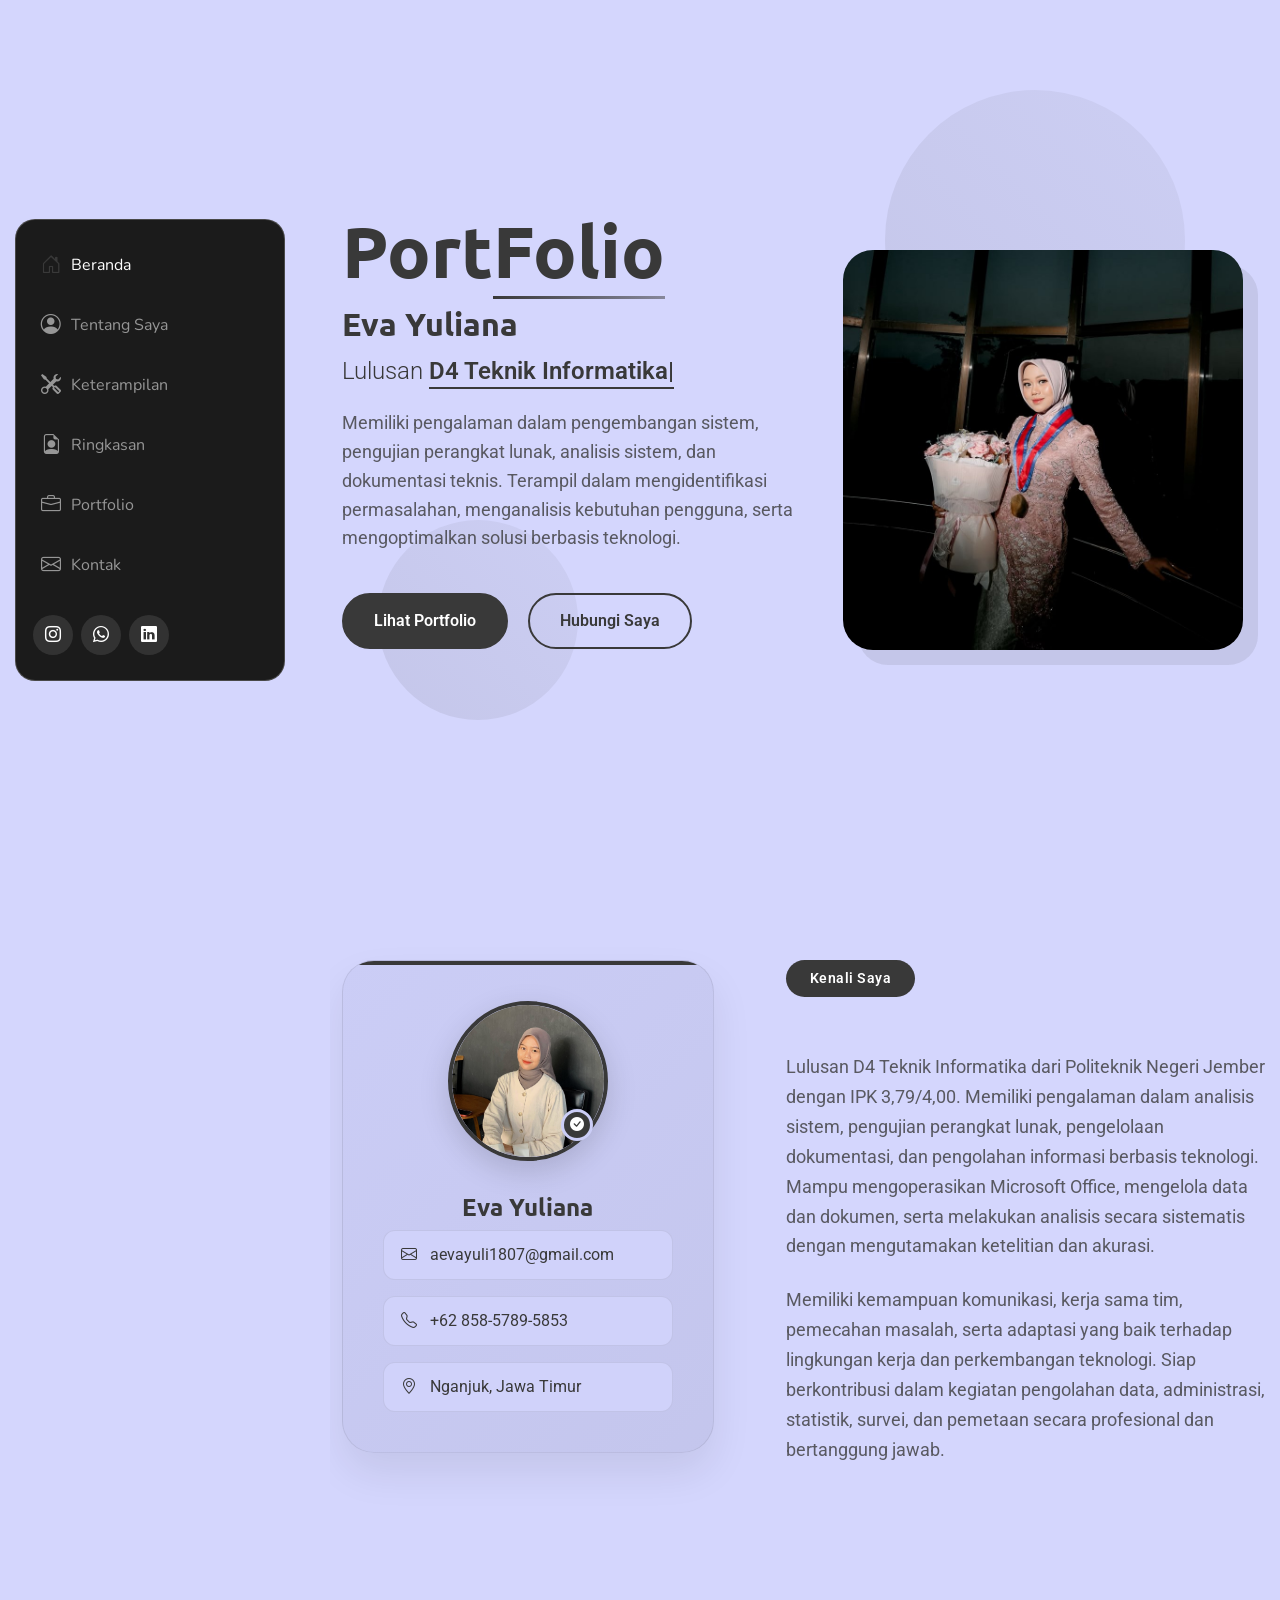
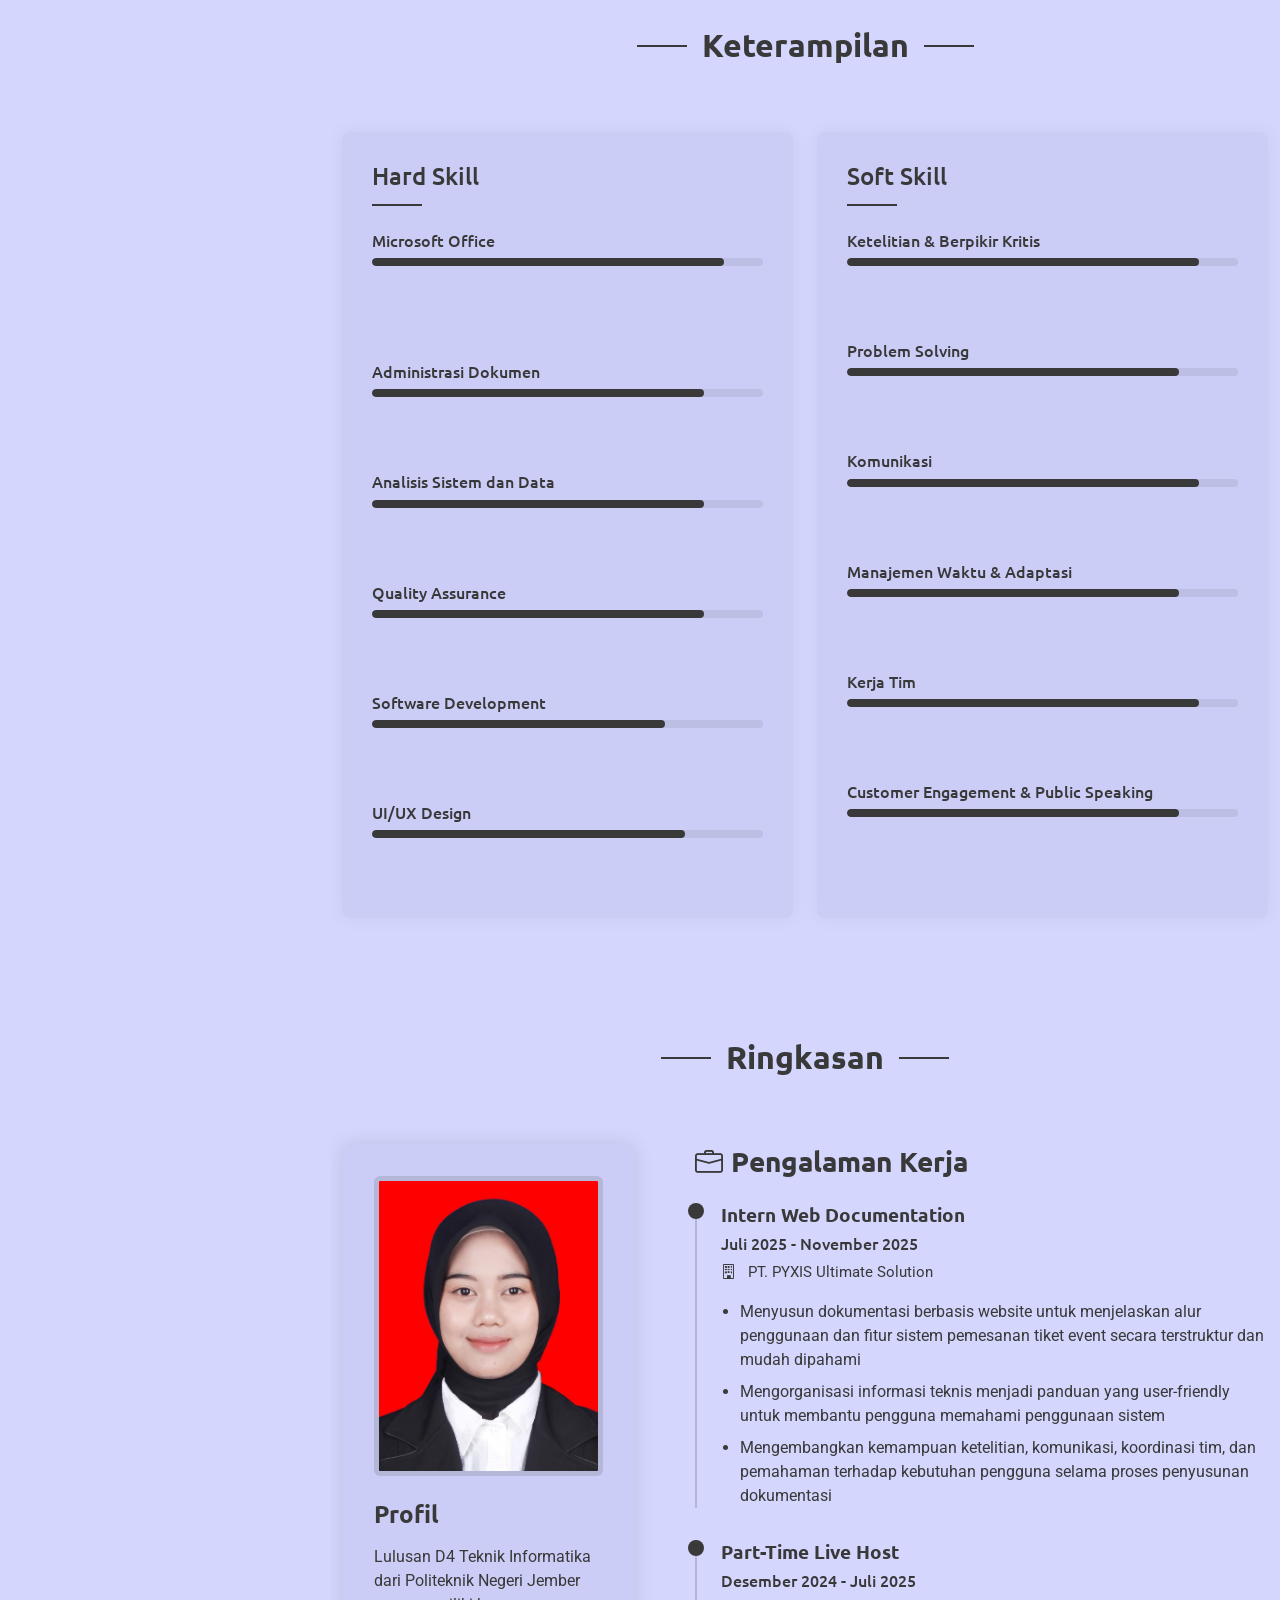
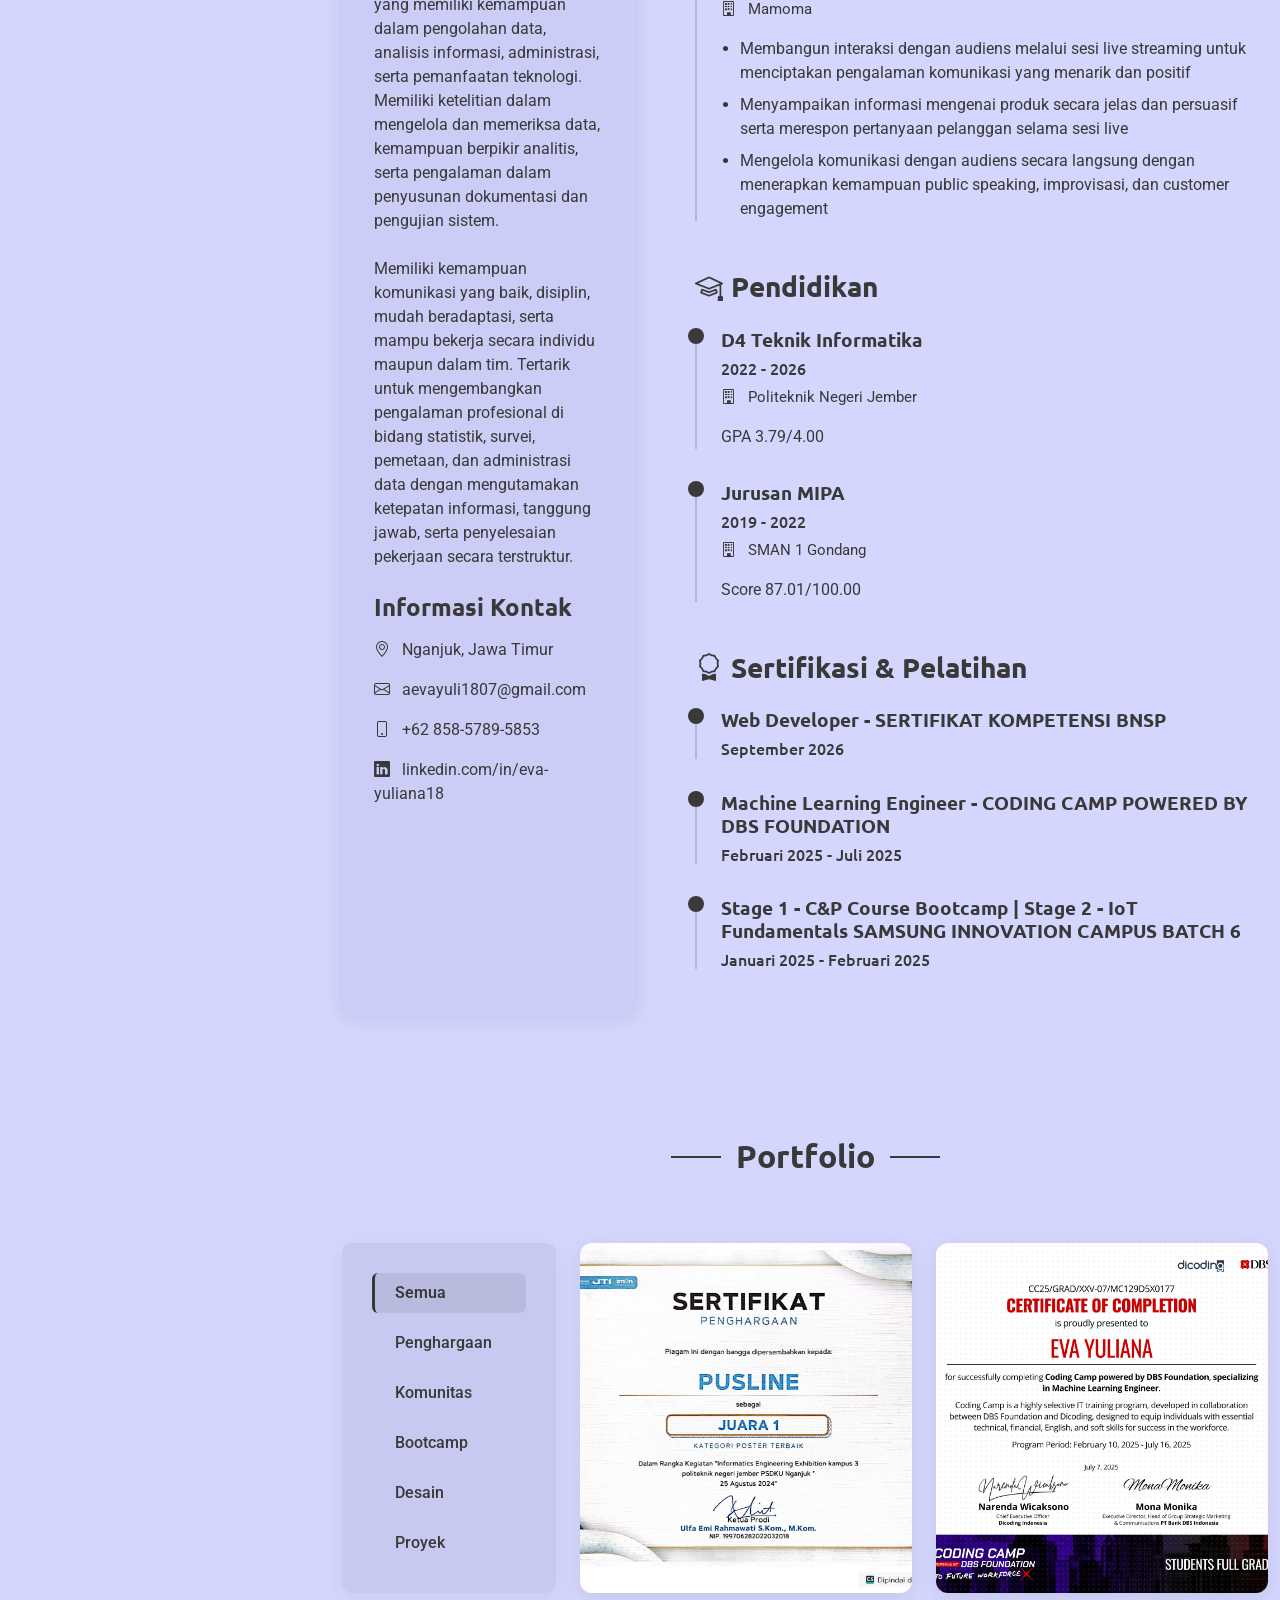
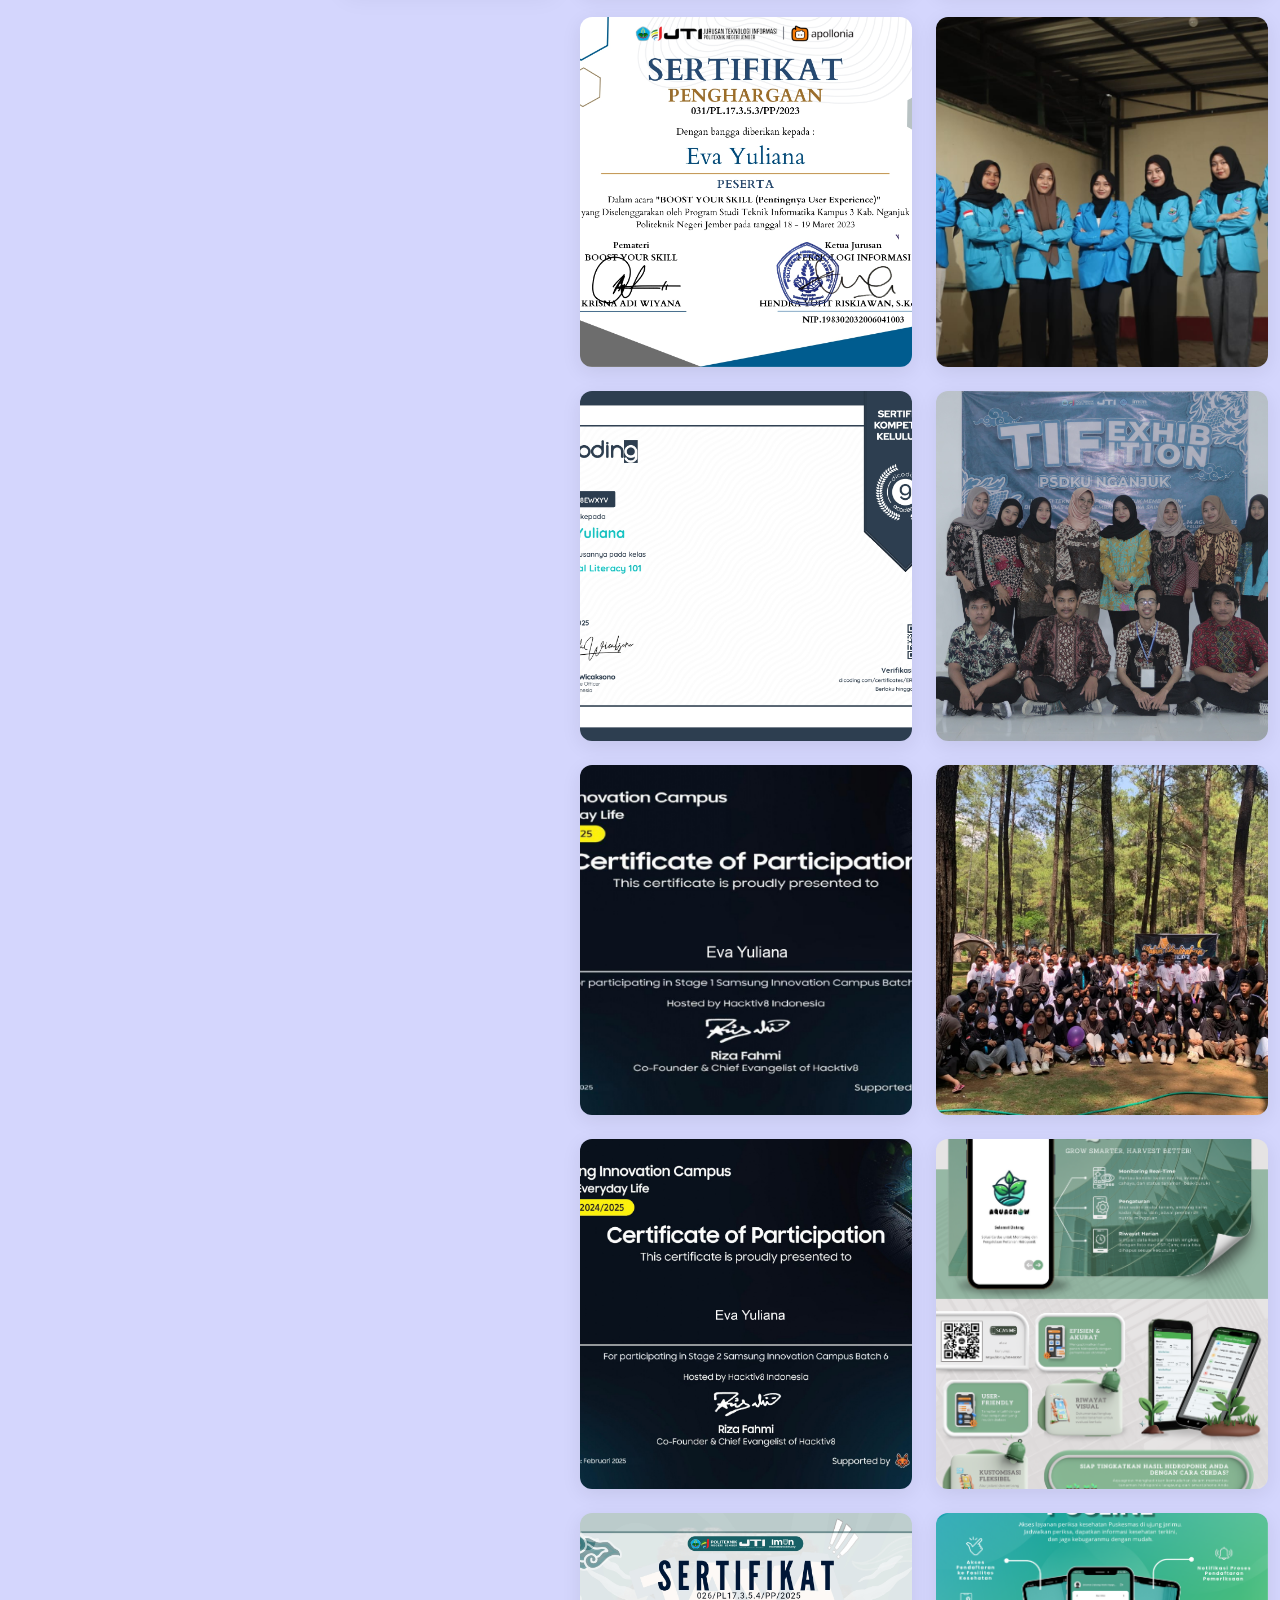
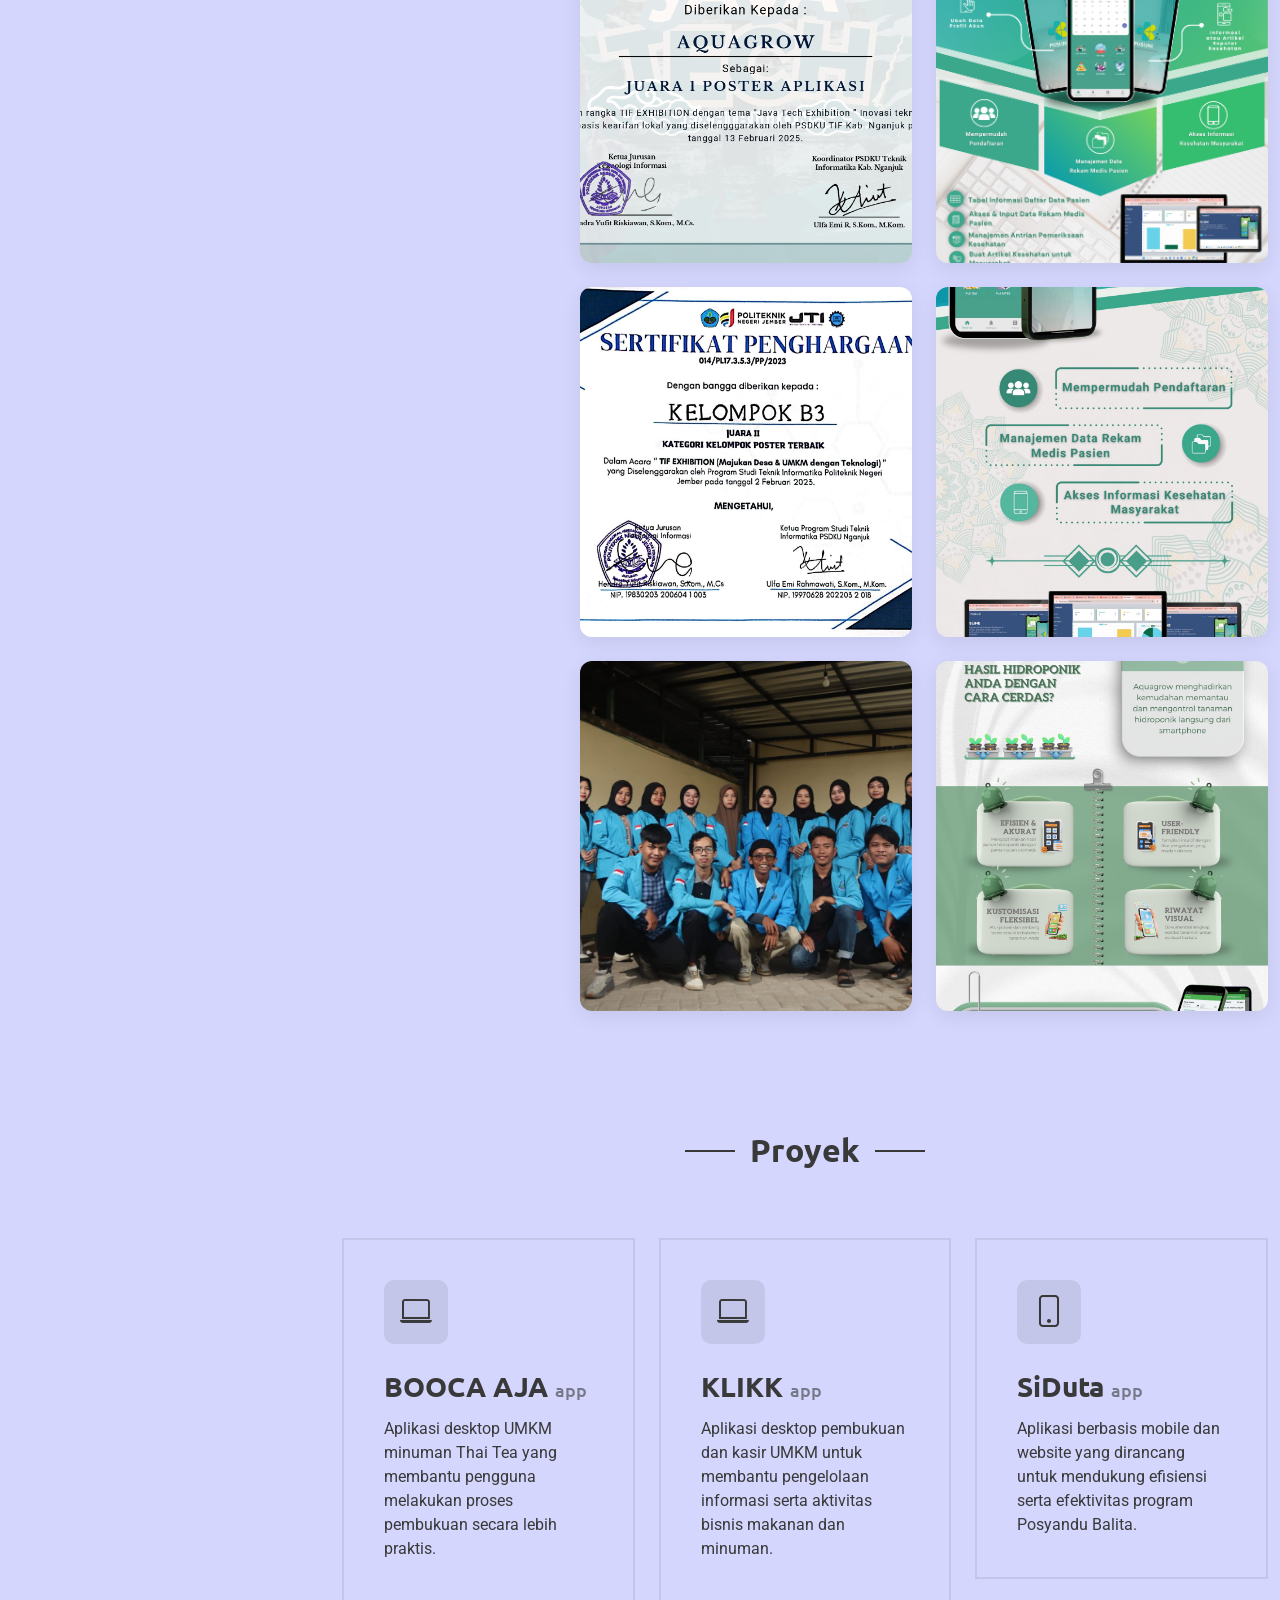
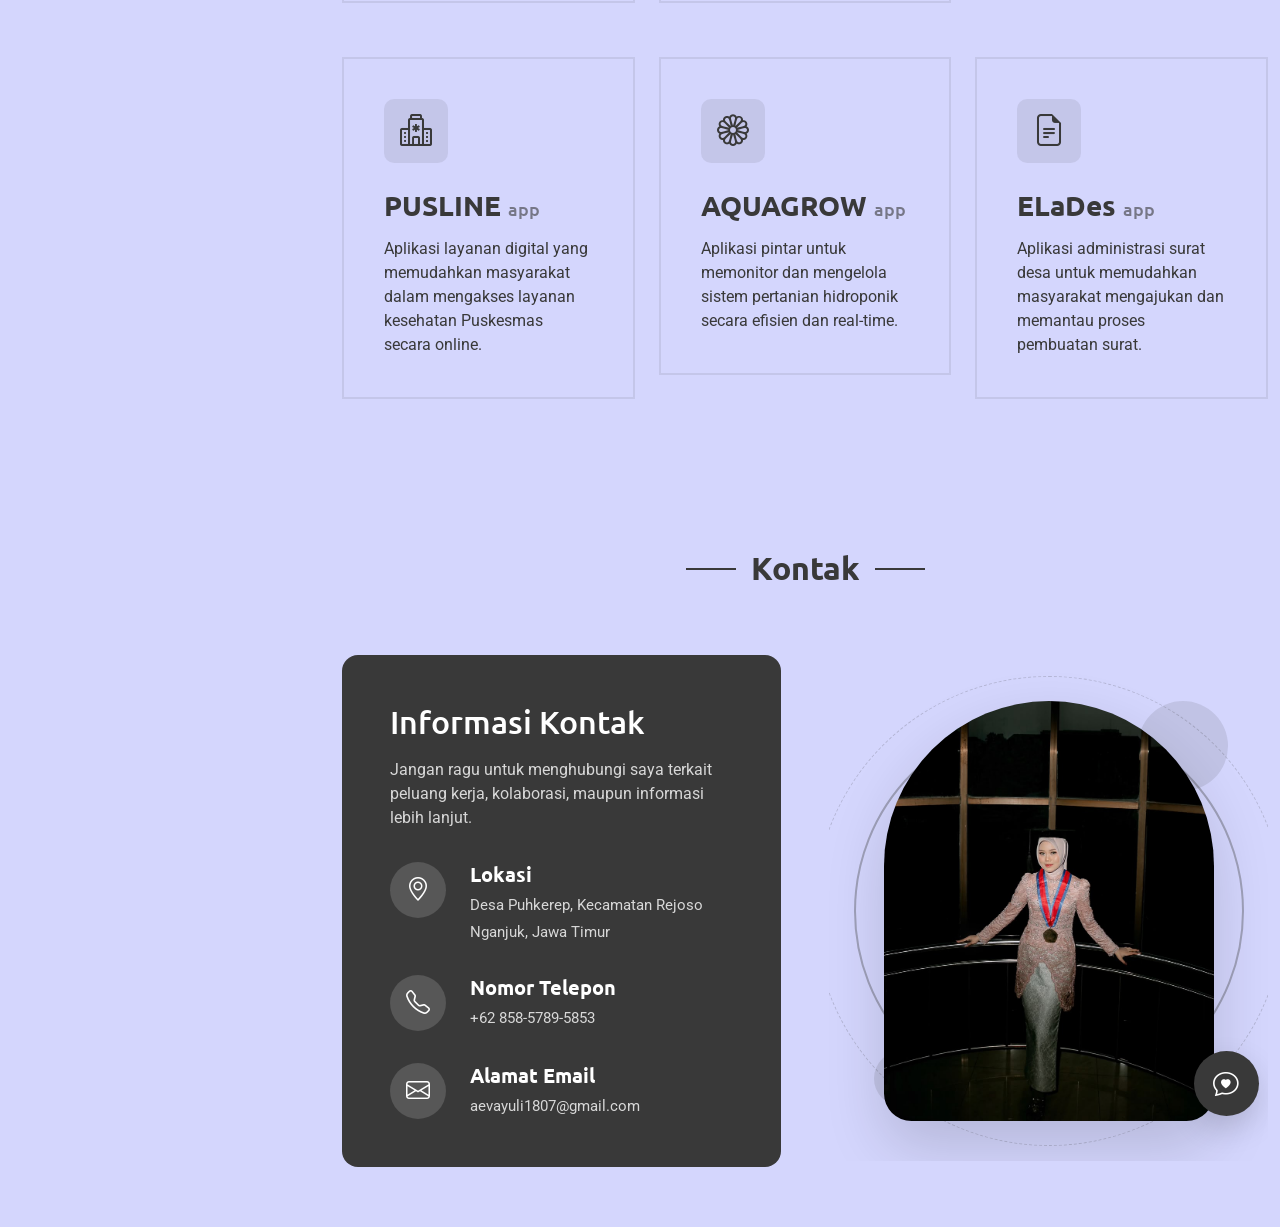
==== commit 7975f118: "Update index.html" ====
--- a/index.html
+++ b/index.html
@@ -176,7 +176,7 @@
 
                 <div class="description">
                   <p>
-                    Lulusan D4 Teknik Informatika dari Politeknik Negeri Jember dengan IPK 3,79/4,00. Memiliki kompetensi dalam analisis sistem, pengujian perangkat lunak, pengelolaan dokumentasi, dan pengolahan informasi berbasis
+                    Lulusan D4 Teknik Informatika dari Politeknik Negeri Jember dengan IPK 3,79/4,00. Memiliki pengalaman dalam analisis sistem, pengujian perangkat lunak, pengelolaan dokumentasi, dan pengolahan informasi berbasis
                     teknologi. Mampu mengoperasikan Microsoft Office, mengelola data dan dokumen, serta melakukan analisis secara sistematis dengan mengutamakan ketelitian dan akurasi.
                   </p>
 
